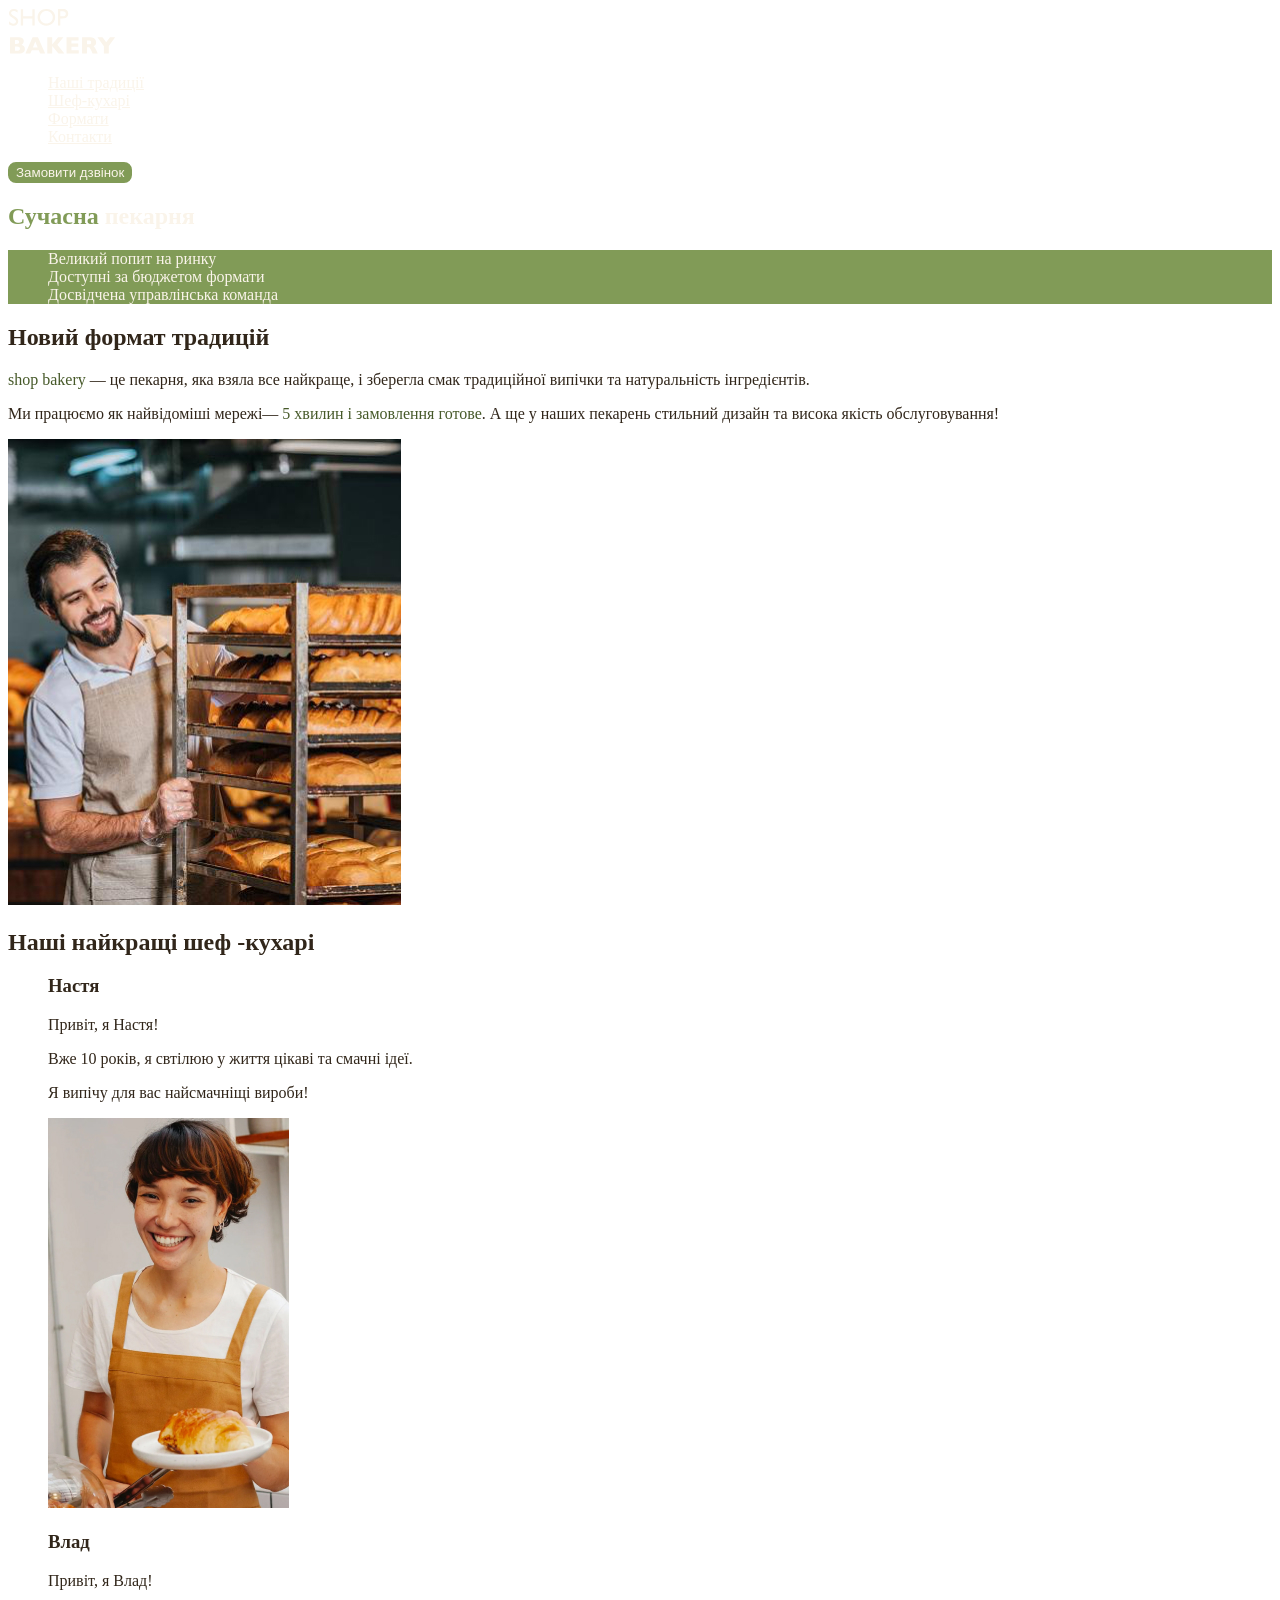
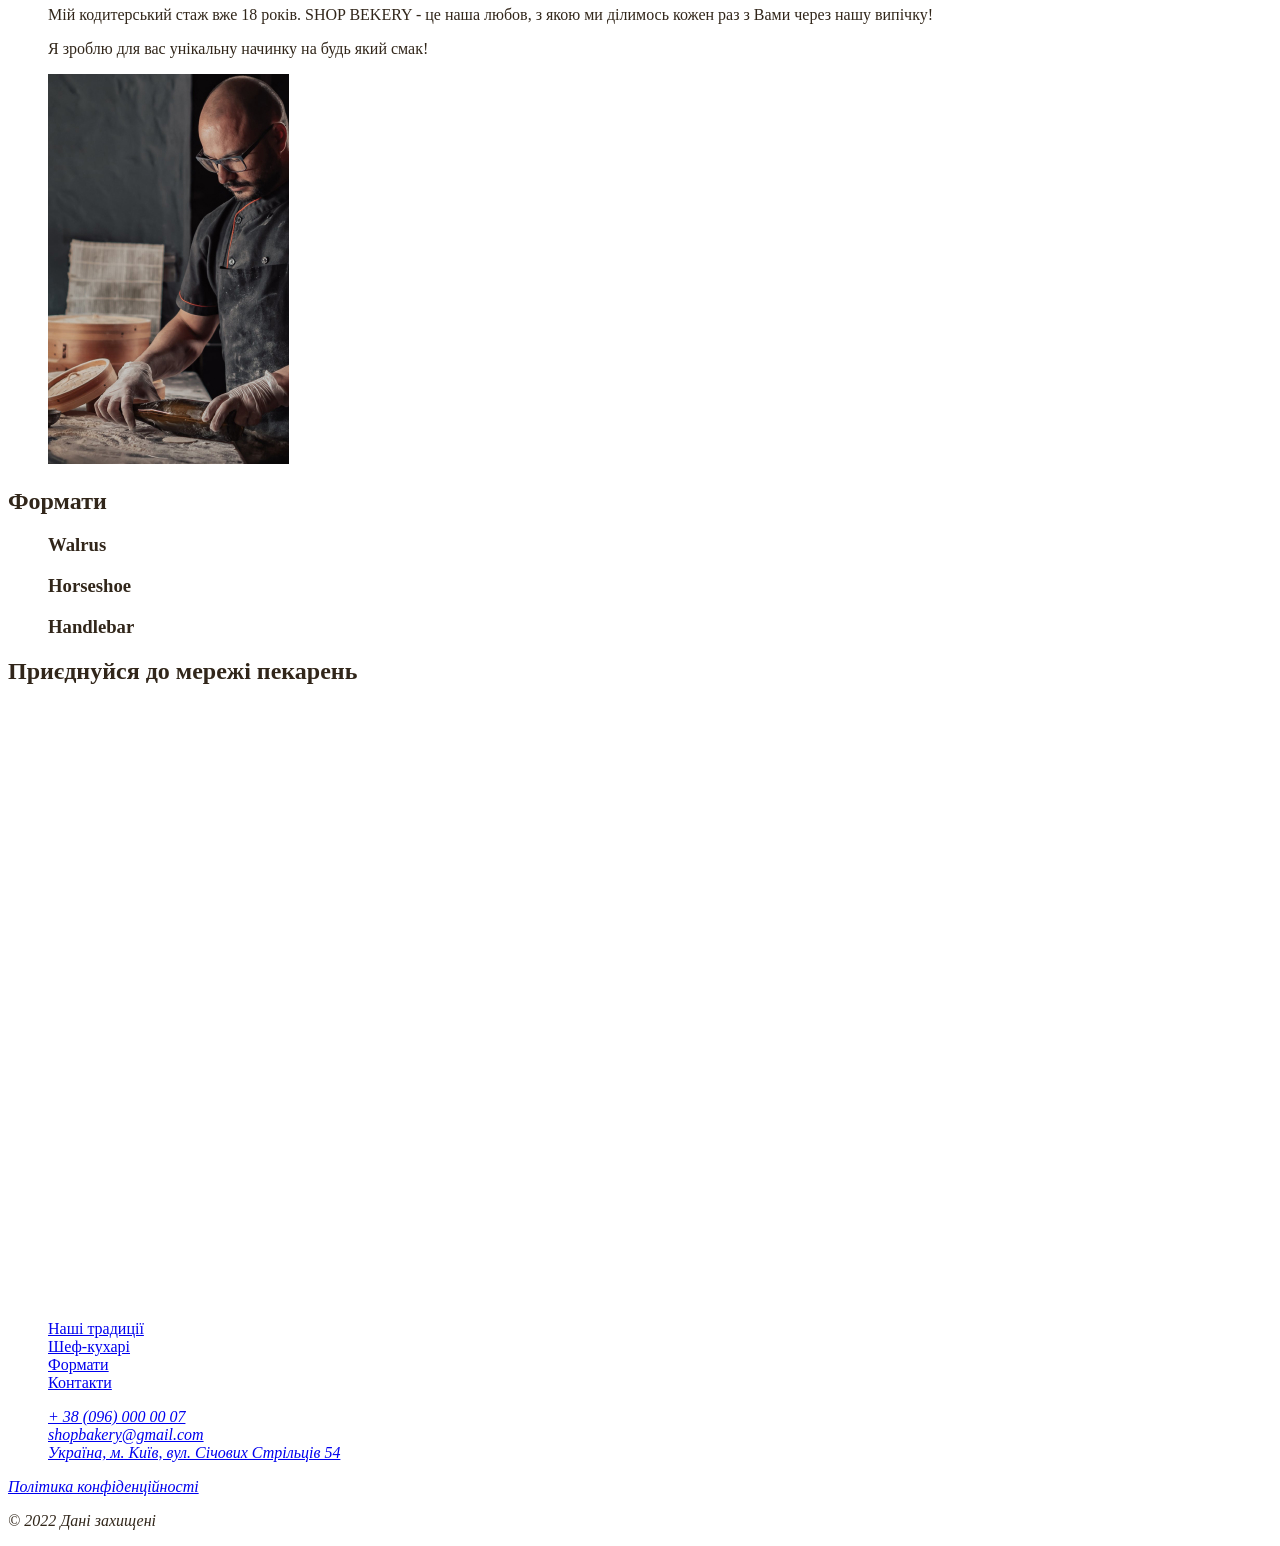
==== index.html @ e89e0d94 "genius" ====
<!DOCTYPE html>
<html lang="uk">
  <head>
    <meta charset="UTF-8" />
    <meta name="viewport" content="width=device-width, initial-scale=1.0" />
    <title>Сучасна пекарня</title>

    <link rel="stylesheet" href="./css/styles.css" />
  </head>

  <body>
    <header>
      <nav>
        <a href="./index.html">
          <img src="./Images/logo.svg" alt="Логотип сучасної пекарні" />
        </a>
        <ul>
          <li>
            <a class="link" href="#traditions-section">Наші традиції</a>
          </li>
          <li>
            <a class="link" href="#cooker-section">Шеф-кухарі</a>
          </li>
          <li><a class="link" href="#format-section">Формати</a></li>
          <li>
            <a class="link" href="#contact-section">Контакти</a>
          </li>
        </ul>
      </nav>
      <button type="button" class="button">Замовити дзвінок</button>
    </header>

    <main>
      <section>
        <h1 class="hero-title"><span class="accent">Сучасна</span> пекарня</h1>
      </section>
      <section>
        <ul id="tradition-section" class="advantages-list">
          <li>Великий попит на ринку</li>
          <li>Доступні за бюджетом формати</li>
          <li>Досвідчена управлінська команда</li>
        </ul>
        <h2 class="section-title">Новий формат традицій</h2>
        <p>
          <span class="accent">shop bakery</span> — це пекарня, яка взяла все найкраще, і зберегла смак традиційної
          випічки та натуральність інгредієнтів.
        </p>
        <p>
          Ми працюємо як найвідоміші мережі—
          <span class="accent">5 хвилин і замовлення готове</span>. А ще у наших пекарень стильний дизайн та висока
          якість обслуговування!
        </p>
        <img src="./Images/baker-man.jpg" alt="Чоловік пекар дивиться на батони" />
      </section>
      <section id="cooker-section">
        <h2 class="section-title">Наші найкращі шеф -кухарі</h2>

        <ul>
          <li>
            <article>
              <h3>Настя</h3>
              <p>Привіт, я Настя!</p>
              <p>Вже 10 років, я свтілюю у життя цікаві та смачні ідеї.</p>
              <p>Я випічу для вас найсмачніщі вироби!</p>
              <img src="./Images/picture-of-nastya.jpg" alt="Фото Насті" />
            </article>
          </li>
          <li>
            <article>
              <h3>Влад</h3>
              <p>Привіт, я Влад!</p>
              <p>
                Мій кодитерський стаж вже 18 років. SHOP BEKERY - це наша любов, з якою ми ділимось кожен раз з Вами
                через нашу випічку!
              </p>
              <p>Я зроблю для вас унікальну начинку на будь який смак!</p>
              <img src="./Images/picture-ofvlad.jpg" alt="Фото Влада" />
            </article>
          </li>
        </ul>
      </section>
      <section id="format-section">
        <h2 class="section-title">Формати</h2>
        <ul>
          <li>
            <article>
              <h3 lang="en">Walrus</h3>
            </article>
          </li>
          <li>
            <article>
              <h3 lang="en">Horseshoe</h3>
            </article>
          </li>
          <li>
            <article>
              <h3 lang="en">Handlebar</h3>
            </article>
          </li>
        </ul>
      </section>
      <section id="contact-section">
        <h2 class="section-title">Приєднуйся до мережі пекарень</h2>
        <iframe
          src="https://www.google.com/maps/embed?pb=!1m18!1m12!1m3!1d10160.475248200797!2d30.48825341723945!3d50.457512189987305!2m3!1f0!2f0!3f0!3m2!1i1024!2i768!4f13.1!3m3!1m2!1s0x40d4ce637bfe1717%3A0x5370c2254ad1b952!2z0YPQuy4g0KHQtdGH0LXQstGL0YUg0KHRgtGA0LXQu9GM0YbQvtCyLCA1NCwg0JrQuNC10LIsINCj0LrRgNCw0LjQvdCwLCAwMjAwMA!5e0!3m2!1sru!2spl!4v1703504469057!5m2!1sru!2spl"
          width="603"
          height="595"
          style="border: 0"
          allowfullscreen=""
          loading="lazy"
          referrerpolicy="no-referrer-when-downgrade"
        ></iframe>
      </section>
    </main>

    <footer>
      <nav>
        <a href="#"></a
        ><!-- logo-->
        <ul>
          <li>
            <a href="#tradirions-section">Наші традиції</a>
          </li>
          <li>
            <a href="#cooker-section">Шеф-кухарі</a>
          </li>
          <li><a href="#format-section">Формати</a></li>
          <li>
            <a href="#contact-section">Контакти</a>
          </li>
        </ul>
      </nav>
      <address>
        <ul>
          <li>
            <a href="tel:+380960000007">+ 38 (096) 000 00 07</a>
          </li>
          <li>
            <a href="mailto:shopbakery@gmail.com" target="_blank">shopbakery@gmail.com</a>
          </li>
          <li>
            <a href="https://maps.app.goo.gl/8nV7vpsZZR2pDtqcA" target="_blank"
              >Україна, м. Київ, вул. Січових Стрільців 54</a
            >
          </li>
          <li>
            <a href="#"> <!-- facebook icon --> </a>
          </li>
          <li>
            <a href="#"> <!-- instagram icon--> </a>
          </li>
        </ul>
        <a href="#" target="_blank">Політика конфіденційності</a>
        <p>&copy; 2022 Дані захищені</p>
      </address>
    </footer>
  </body>
</html>
---- css/styles.css ----
:root {
  --color-brand-light: #819b57;
  --color-primary-dark: #31261a;
  --color-primary-light: #faf4ea;
  --color-brand-dark: #465929;
}
body {
  color: var(--color-primary-dark);
}

ul {
  list-style-type: none;
}
/* button section */
.button {
  border: 2px solid var(--color-brand-light);
  background-color: var(--color-brand-light);
  color: var(--color-primary-light);
  border-radius: 8px;
  cursor: pointer;
}

.button:hover {
  background-color: transparent;
  color: var(--color-brand-dark);
}
/* link section */
.link {
  color: var(--color-primary-light);
}

.link:hover {
  color: var(--color-brand-light);
}
/* hero section */
.hero-title {
  color: var(--color-primary-light);
}

.hero-title .accent {
  color: var(--color-brand-light);
}
/* advantages */
.advantages-list {
  background-color: var(--color-brand-light);
  color: var(--color-primary-light);
}
/* section */
.section-title {
  color: var(--color-primary-dark);
}

/* accents */

.accent {
  color: var(--color-brand-dark);
}
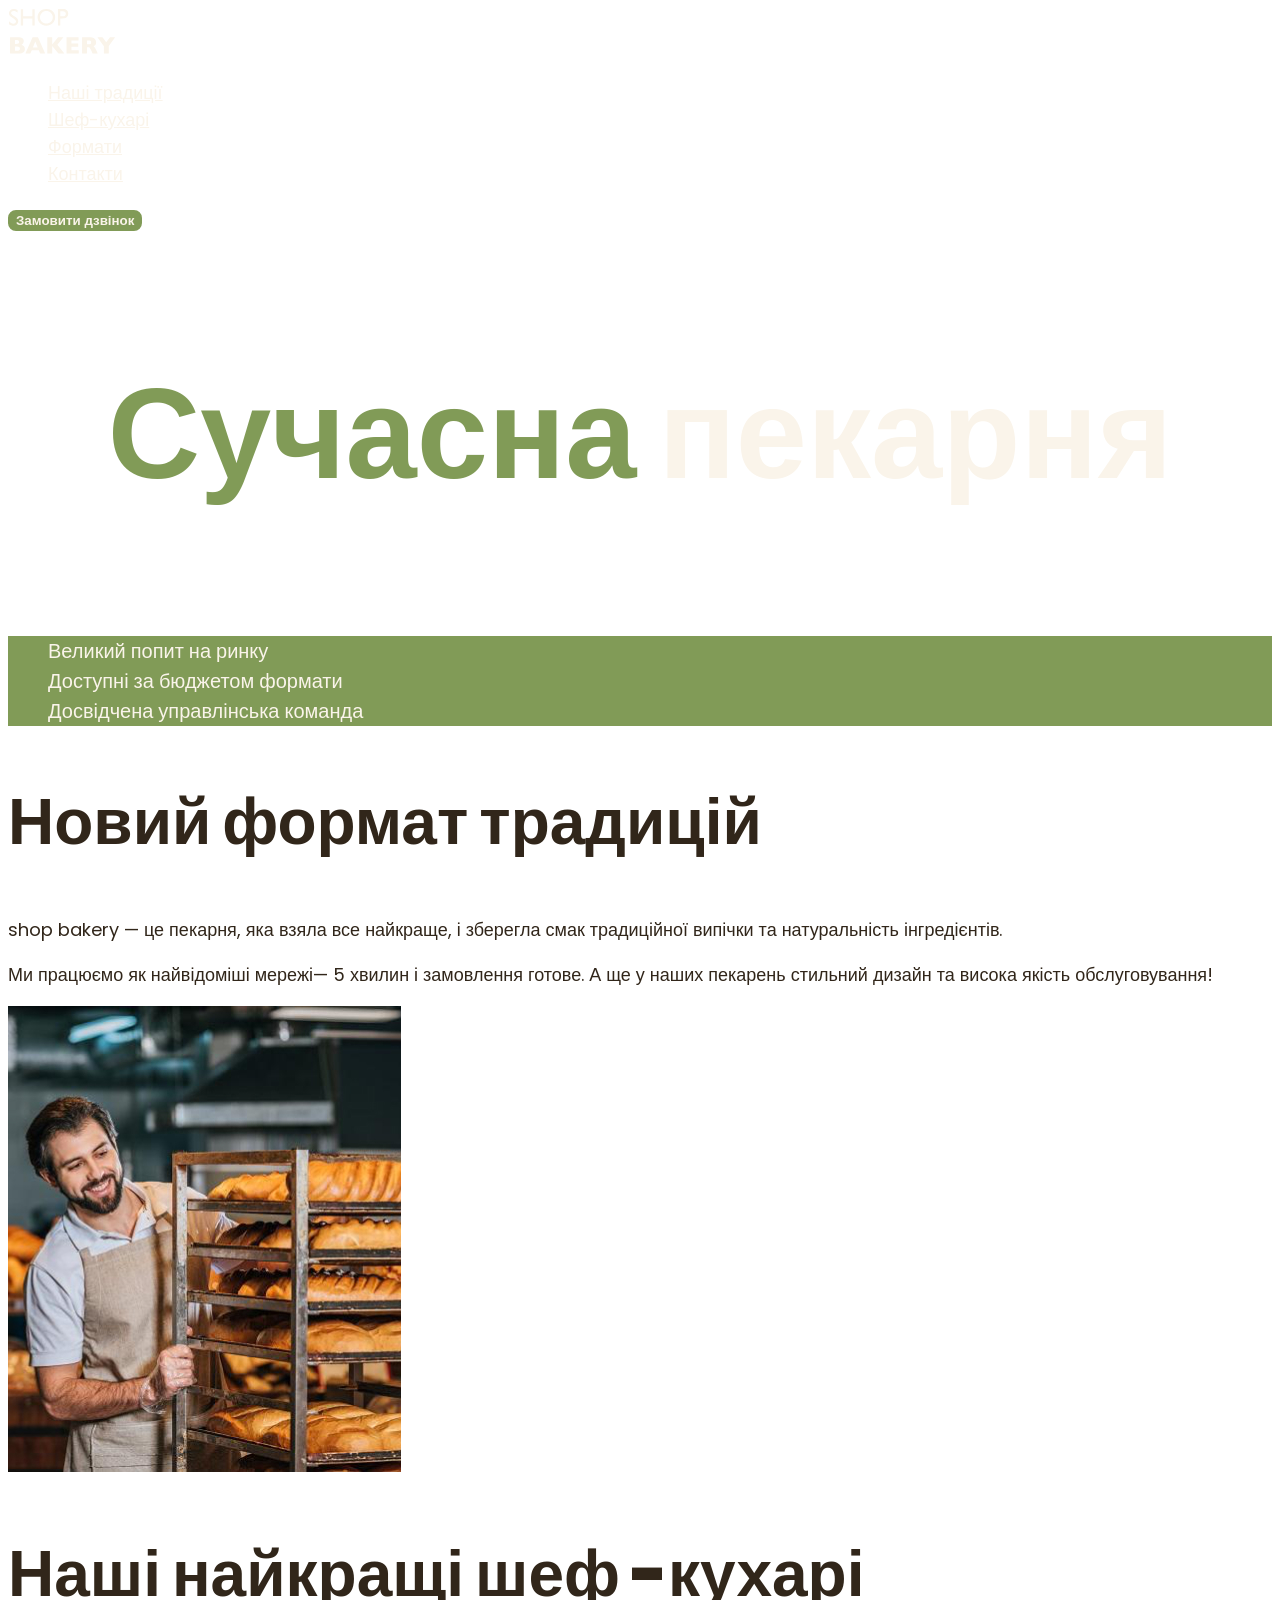
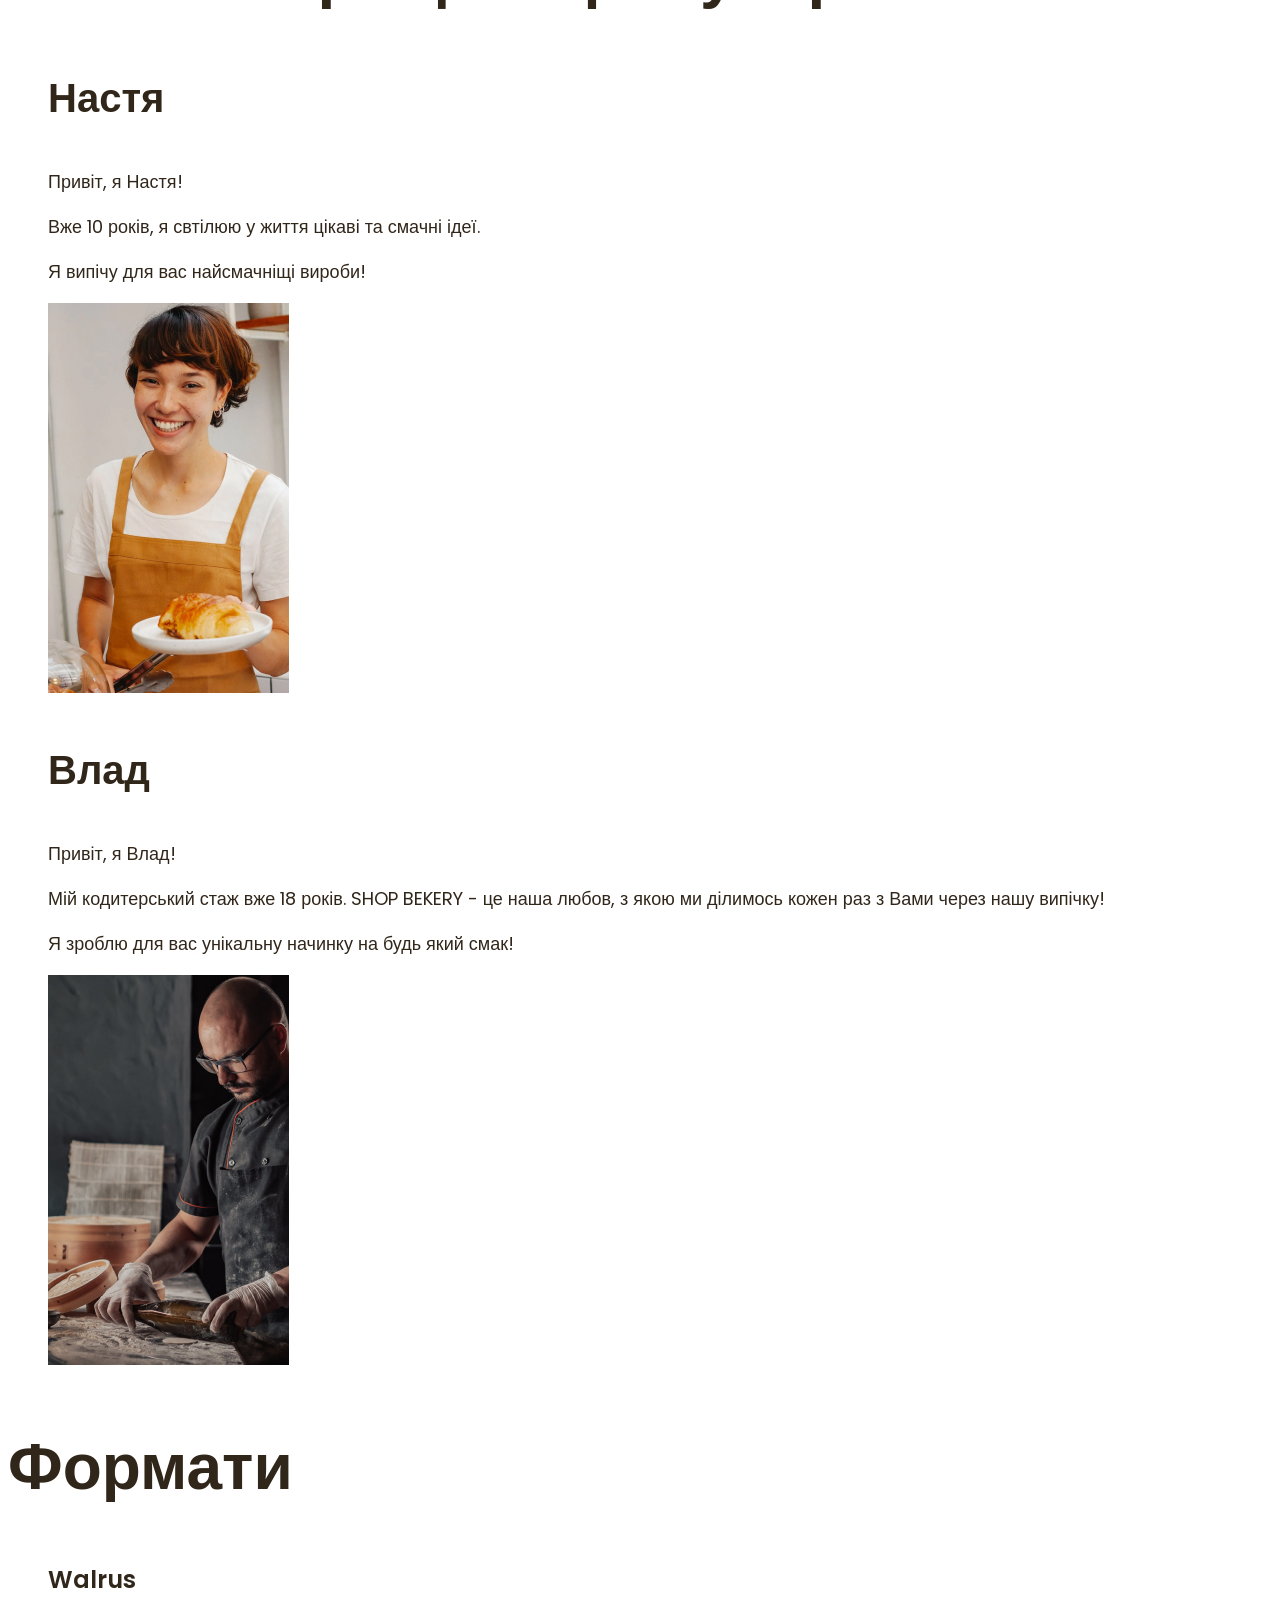
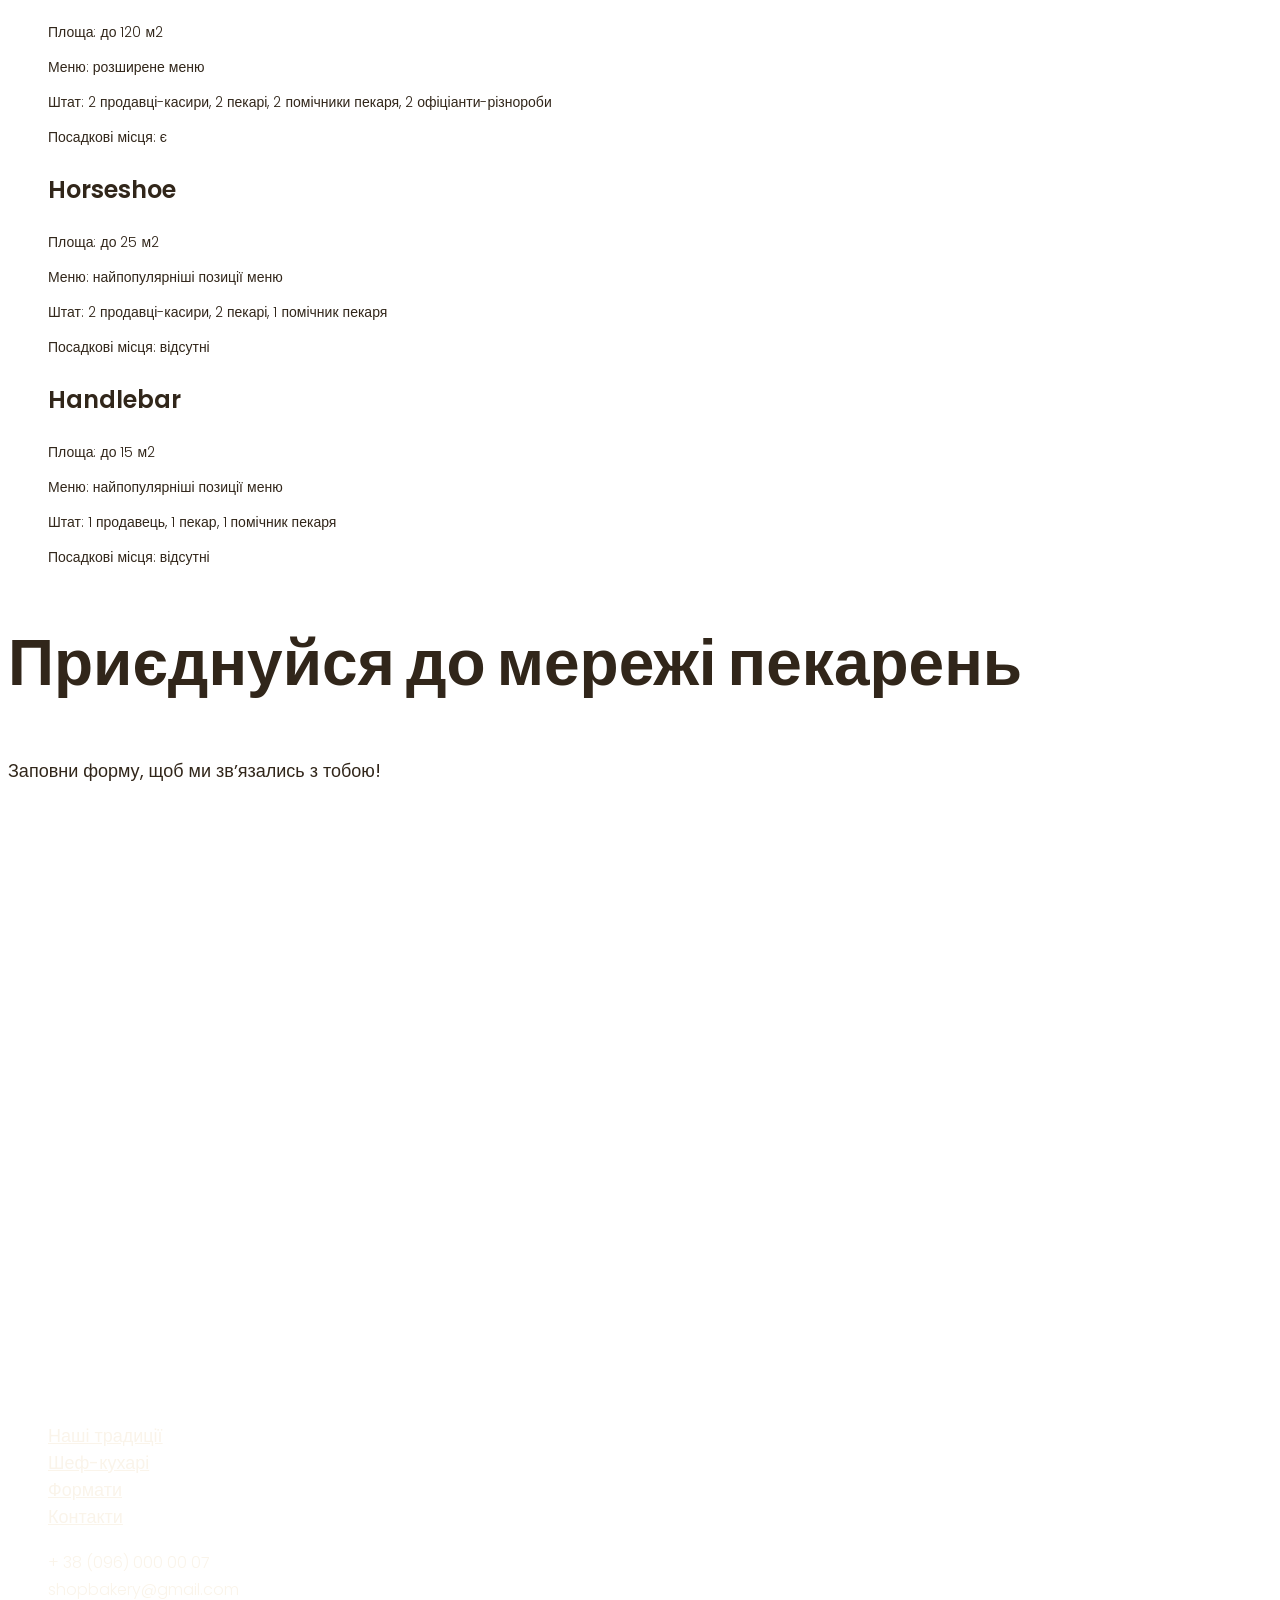
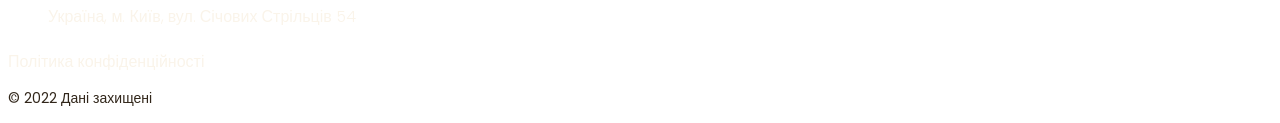
==== commit 036208c8: "add fonts to css and index.html" ====
--- a/index.html
+++ b/index.html
@@ -4,7 +4,9 @@
     <meta charset="UTF-8" />
     <meta name="viewport" content="width=device-width, initial-scale=1.0" />
     <title>Сучасна пекарня</title>
-
+    <link rel="preconnect" href="https://fonts.googleapis.com" />
+    <link rel="preconnect" href="https://fonts.gstatic.com" crossorigin />
+    <link href="https://fonts.googleapis.com/css2?family=Poppins:wght@300;400;600;900&display=swap" rel="stylesheet" />
     <link rel="stylesheet" href="./css/styles.css" />
   </head>
 
@@ -36,9 +38,9 @@
       </section>
       <section>
         <ul id="tradition-section" class="advantages-list">
-          <li>Великий попит на ринку</li>
-          <li>Доступні за бюджетом формати</li>
-          <li>Досвідчена управлінська команда</li>
+          <li class="advantages-item">Великий попит на ринку</li>
+          <li class="advantages-item">Доступні за бюджетом формати</li>
+          <li class="advantages-item">Досвідчена управлінська команда</li>
         </ul>
         <h2 class="section-title">Новий формат традицій</h2>
         <p>
@@ -58,7 +60,7 @@
         <ul>
           <li>
             <article>
-              <h3>Настя</h3>
+              <h3 class="cooker-title">Настя</h3>
               <p>Привіт, я Настя!</p>
               <p>Вже 10 років, я свтілюю у життя цікаві та смачні ідеї.</p>
               <p>Я випічу для вас найсмачніщі вироби!</p>
@@ -67,7 +69,7 @@
           </li>
           <li>
             <article>
-              <h3>Влад</h3>
+              <h3 class="cooker-title">Влад</h3>
               <p>Привіт, я Влад!</p>
               <p>
                 Мій кодитерський стаж вже 18 років. SHOP BEKERY - це наша любов, з якою ми ділимось кожен раз з Вами
@@ -84,23 +86,42 @@
         <ul>
           <li>
             <article>
-              <h3 lang="en">Walrus</h3>
+              <h3 class="format-title" lang="en">Walrus</h3>
+              <div class="format-text">
+                <p>Площа: до 120 м2</p>
+                <p>Меню: розширене меню</p>
+                <p>Штат: 2 продавці-касири, 2 пекарі, 2 помічники пекаря, 2 офіціанти-різнороби</p>
+                <p>Посадкові місця: є</p>
+              </div>
             </article>
           </li>
           <li>
             <article>
-              <h3 lang="en">Horseshoe</h3>
+              <h3 class="format-title" lang="en">Horseshoe</h3>
+              <div class="format-text">
+                <p>Площа: до 25 м2</p>
+                <p>Меню: найпопулярніші позиції меню</p>
+                <p>Штат: 2 продавці-касири, 2 пекарі, 1 помічник пекаря</p>
+                <p>Посадкові місця: відсутні</p>
+              </div>
             </article>
           </li>
           <li>
             <article>
-              <h3 lang="en">Handlebar</h3>
+              <h3 class="format-title" lang="en">Handlebar</h3>
+              <div class="format-text">
+                <p>Площа: до 15 м2</p>
+                <p>Меню: найпопулярніші позиції меню</p>
+                <p>Штат: 1 продавець, 1 пекар, 1 помічник пекаря</p>
+                <p>Посадкові місця: відсутні</p>
+              </div>
             </article>
           </li>
         </ul>
       </section>
       <section id="contact-section">
         <h2 class="section-title">Приєднуйся до мережі пекарень</h2>
+        <p>Заповни форму, щоб ми звʼязались з тобою!</p>
         <iframe
           src="https://www.google.com/maps/embed?pb=!1m18!1m12!1m3!1d10160.475248200797!2d30.48825341723945!3d50.457512189987305!2m3!1f0!2f0!3f0!3m2!1i1024!2i768!4f13.1!3m3!1m2!1s0x40d4ce637bfe1717%3A0x5370c2254ad1b952!2z0YPQuy4g0KHQtdGH0LXQstGL0YUg0KHRgtGA0LXQu9GM0YbQvtCyLCA1NCwg0JrQuNC10LIsINCj0LrRgNCw0LjQvdCwLCAwMjAwMA!5e0!3m2!1sru!2spl!4v1703504469057!5m2!1sru!2spl"
           width="603"
@@ -119,27 +140,27 @@
         ><!-- logo-->
         <ul>
           <li>
-            <a href="#tradirions-section">Наші традиції</a>
+            <a class="link" href="#tradirions-section">Наші традиції</a>
           </li>
           <li>
-            <a href="#cooker-section">Шеф-кухарі</a>
+            <a class="link" href="#cooker-section">Шеф-кухарі</a>
           </li>
-          <li><a href="#format-section">Формати</a></li>
+          <li><a class="link" href="#format-section">Формати</a></li>
           <li>
-            <a href="#contact-section">Контакти</a>
+            <a class="link" href="#contact-section">Контакти</a>
           </li>
         </ul>
       </nav>
       <address>
         <ul>
           <li>
-            <a href="tel:+380960000007">+ 38 (096) 000 00 07</a>
+            <a class="address-link" href="tel:+380960000007">+ 38 (096) 000 00 07</a>
           </li>
           <li>
-            <a href="mailto:shopbakery@gmail.com" target="_blank">shopbakery@gmail.com</a>
+            <a class="address-link" href="mailto:shopbakery@gmail.com" target="_blank">shopbakery@gmail.com</a>
           </li>
           <li>
-            <a href="https://maps.app.goo.gl/8nV7vpsZZR2pDtqcA" target="_blank"
+            <a class="address-link" href="https://maps.app.goo.gl/8nV7vpsZZR2pDtqcA" target="_blank"
               >Україна, м. Київ, вул. Січових Стрільців 54</a
             >
           </li>
@@ -150,8 +171,8 @@
             <a href="#"> <!-- instagram icon--> </a>
           </li>
         </ul>
-        <a href="#" target="_blank">Політика конфіденційності</a>
-        <p>&copy; 2022 Дані захищені</p>
+        <a class="address-link" href="#" target="_blank">Політика конфіденційності</a>
+        <p class="address-copyright">&copy; 2022 Дані захищені</p>
       </address>
     </footer>
   </body>
--- a/css/styles.css
+++ b/css/styles.css
@@ -1,16 +1,63 @@
+@font-face {
+  font-display: swap;
+  font-family: 'Poppins';
+  font-style: normal;
+  font-weight: 300;
+  src: url('../fonts/poppins-v20-latin-git300.woff2') format('woff2');
+
+}
+
+@font-face {
+  font-display: swap;
+  font-family: 'Poppins';
+  font-style: normal;
+  font-weight: 400;
+  src: url('../fonts/poppins-v20-latin-regular.woff2') format('woff2');
+
+}
+
+@font-face {
+  font-display: swap;
+  font-family: 'Poppins';
+  font-style: normal;
+  font-weight: 600;
+  src: url('../fonts/poppins-v20-latin-600.woff2') format('woff2');
+
+}
+
+@font-face {
+  font-display: swap;
+  font-family: 'Poppins';
+  font-style: normal;
+  font-weight: 900;
+  src: url('../fonts/poppins-v20-latin-900.woff2') format('woff2');
+
+}
+
 :root {
   --color-brand-light: #819b57;
   --color-primary-dark: #31261a;
   --color-primary-light: #faf4ea;
   --color-brand-dark: #465929;
 }
+
+/* base */
 body {
   color: var(--color-primary-dark);
+  font-family: 'Poppins', sans-serif;
+  font-size: 18px;
+  font-weight: 400;
+  line-height: 1.5;
+}
+
+address {
+  font-style: normal;
 }
 
 ul {
   list-style-type: none;
 }
+
 /* button section */
 .button {
   border: 2px solid var(--color-brand-light);
@@ -18,40 +65,98 @@
   color: var(--color-primary-light);
   border-radius: 8px;
   cursor: pointer;
+  font-weight: 600;
 }
 
 .button:hover {
   background-color: transparent;
   color: var(--color-brand-dark);
 }
+
 /* link section */
 .link {
   color: var(--color-primary-light);
+
 }
 
 .link:hover {
   color: var(--color-brand-light);
+  font-size: 600;
 }
+
 /* hero section */
 .hero-title {
   color: var(--color-primary-light);
+  text-align: center;
+  font-size: 128px;
+  font-weight: 900;
 }
 
 .hero-title .accent {
   color: var(--color-brand-light);
 }
-/* advantages */
+
+/* advantages section */
 .advantages-list {
   background-color: var(--color-brand-light);
   color: var(--color-primary-light);
 }
+
+.advantages-item {
+  font-size: 20px;
+  font-weight: 300;
+}
+
+.section-title {
+  font-size: 64px;
+  font-weight: 900;
+  line-height: 1.3;
+}
+
 /* section */
-.section-title {
+.section-title .accent {
   color: var(--color-primary-dark);
 }
 
-/* accents */
+/* traditions section */
+.traditions-text .brand {
+  color: var(--color-brand-light);
+  font-weight: 600;
+}
 
-.accent {
-  color: var(--color-brand-dark);
+.traditions-text .uppercase {
+  text-transform: uppercase;
 }
+
+/* cooker section*/
+.cooker-title {
+  font-size: 40px;
+  font-weight: 600;
+}
+
+/* format section*/
+.format-title {
+  font-size: 24px;
+  font-weight: 600;
+}
+
+.format-text {
+  font-size: 14px;
+  font-weight: 300;
+}
+
+/* footer */
+.address-link {
+  color: var(--color-primary-light);
+  font-size: 16px;
+  font-weight: 300;
+  text-decoration: none;
+}
+
+.address-link:hover {
+  color: var(--color-brand-light);
+}
+
+.address-copyright {
+  font-size: 14px;
+}
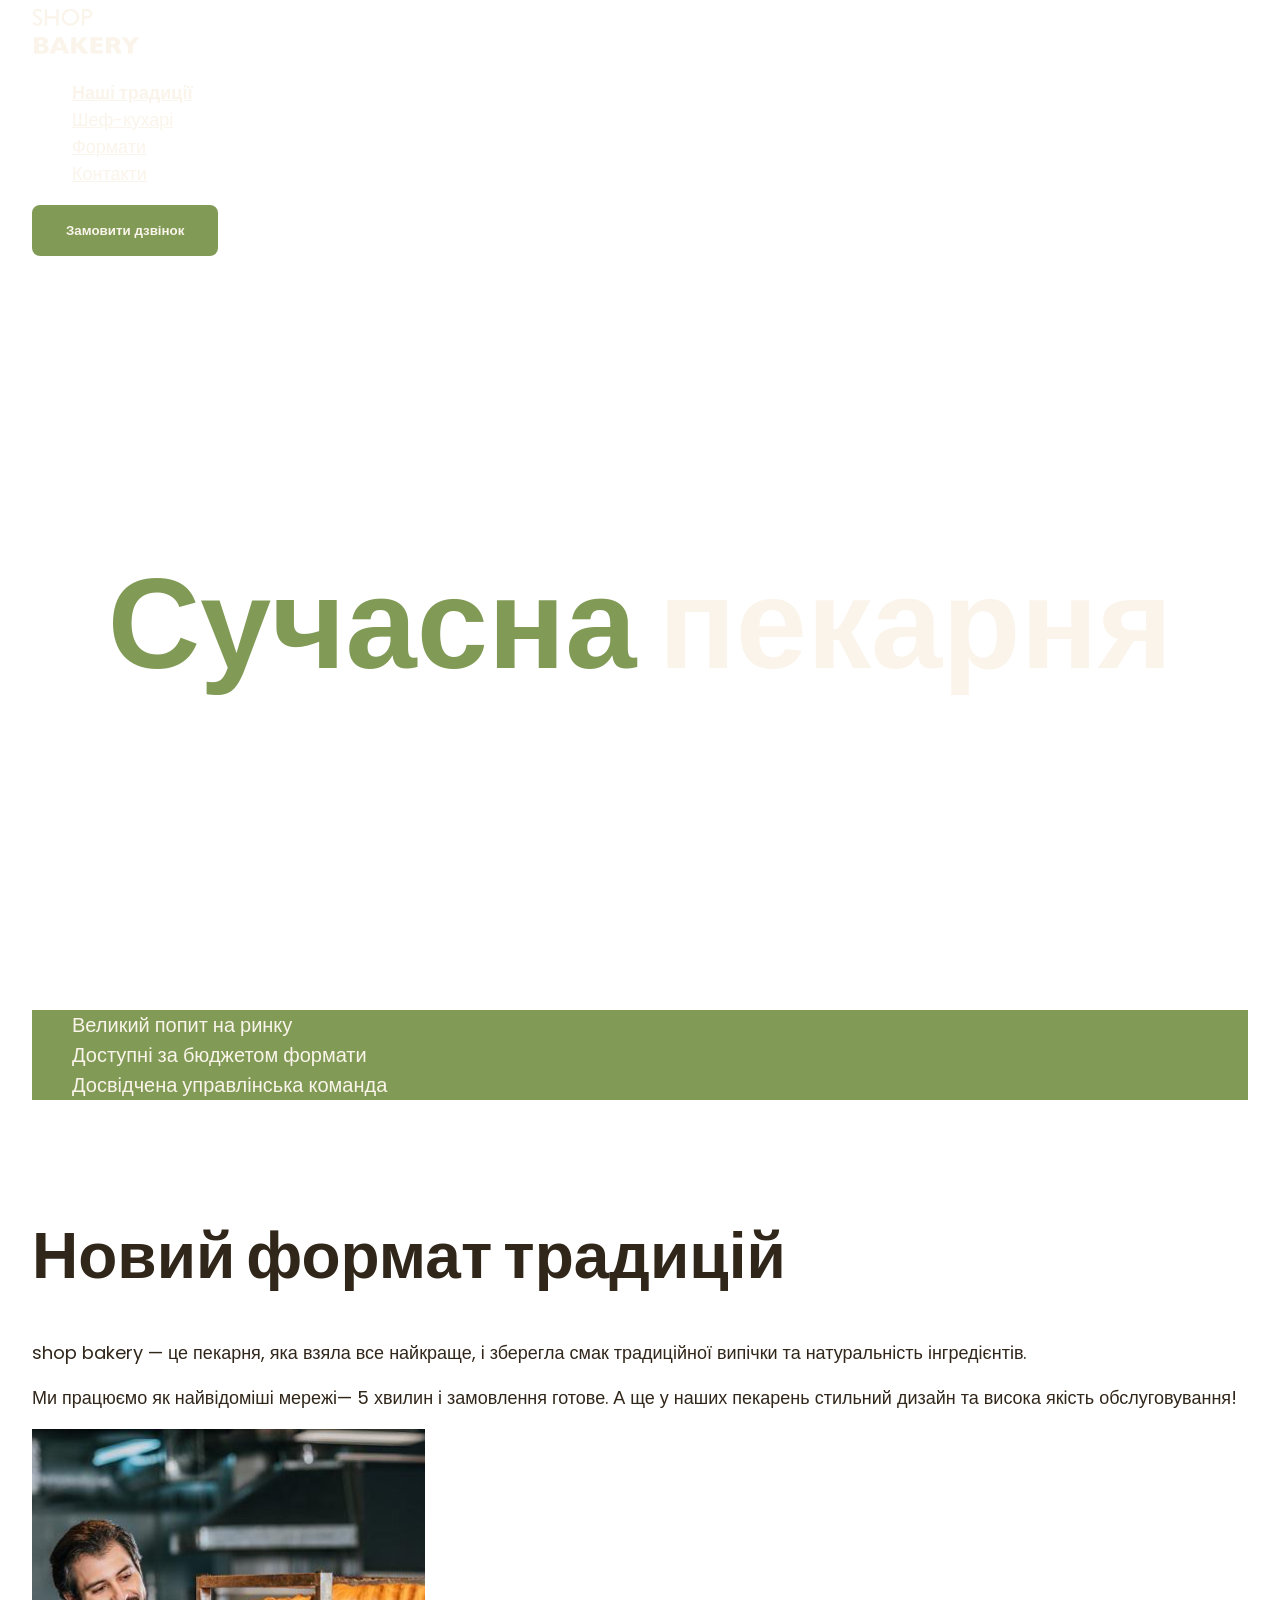
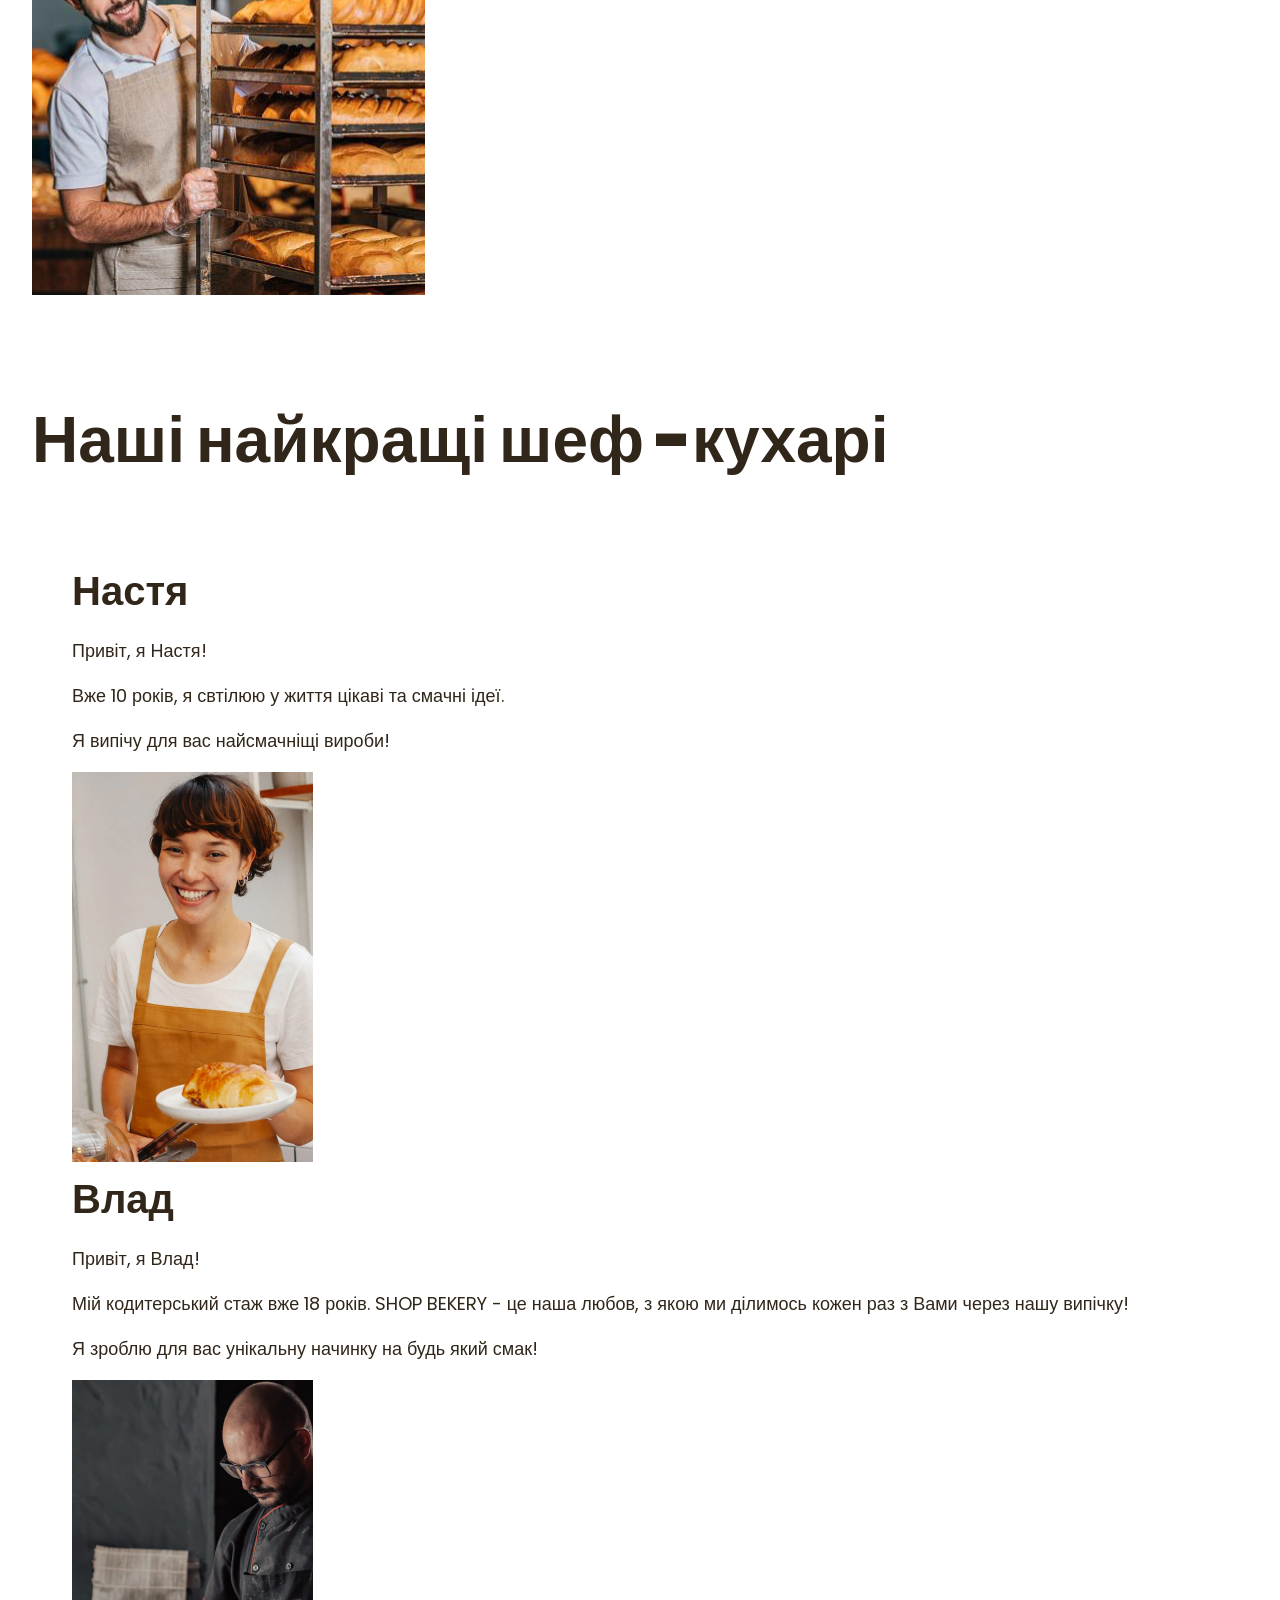
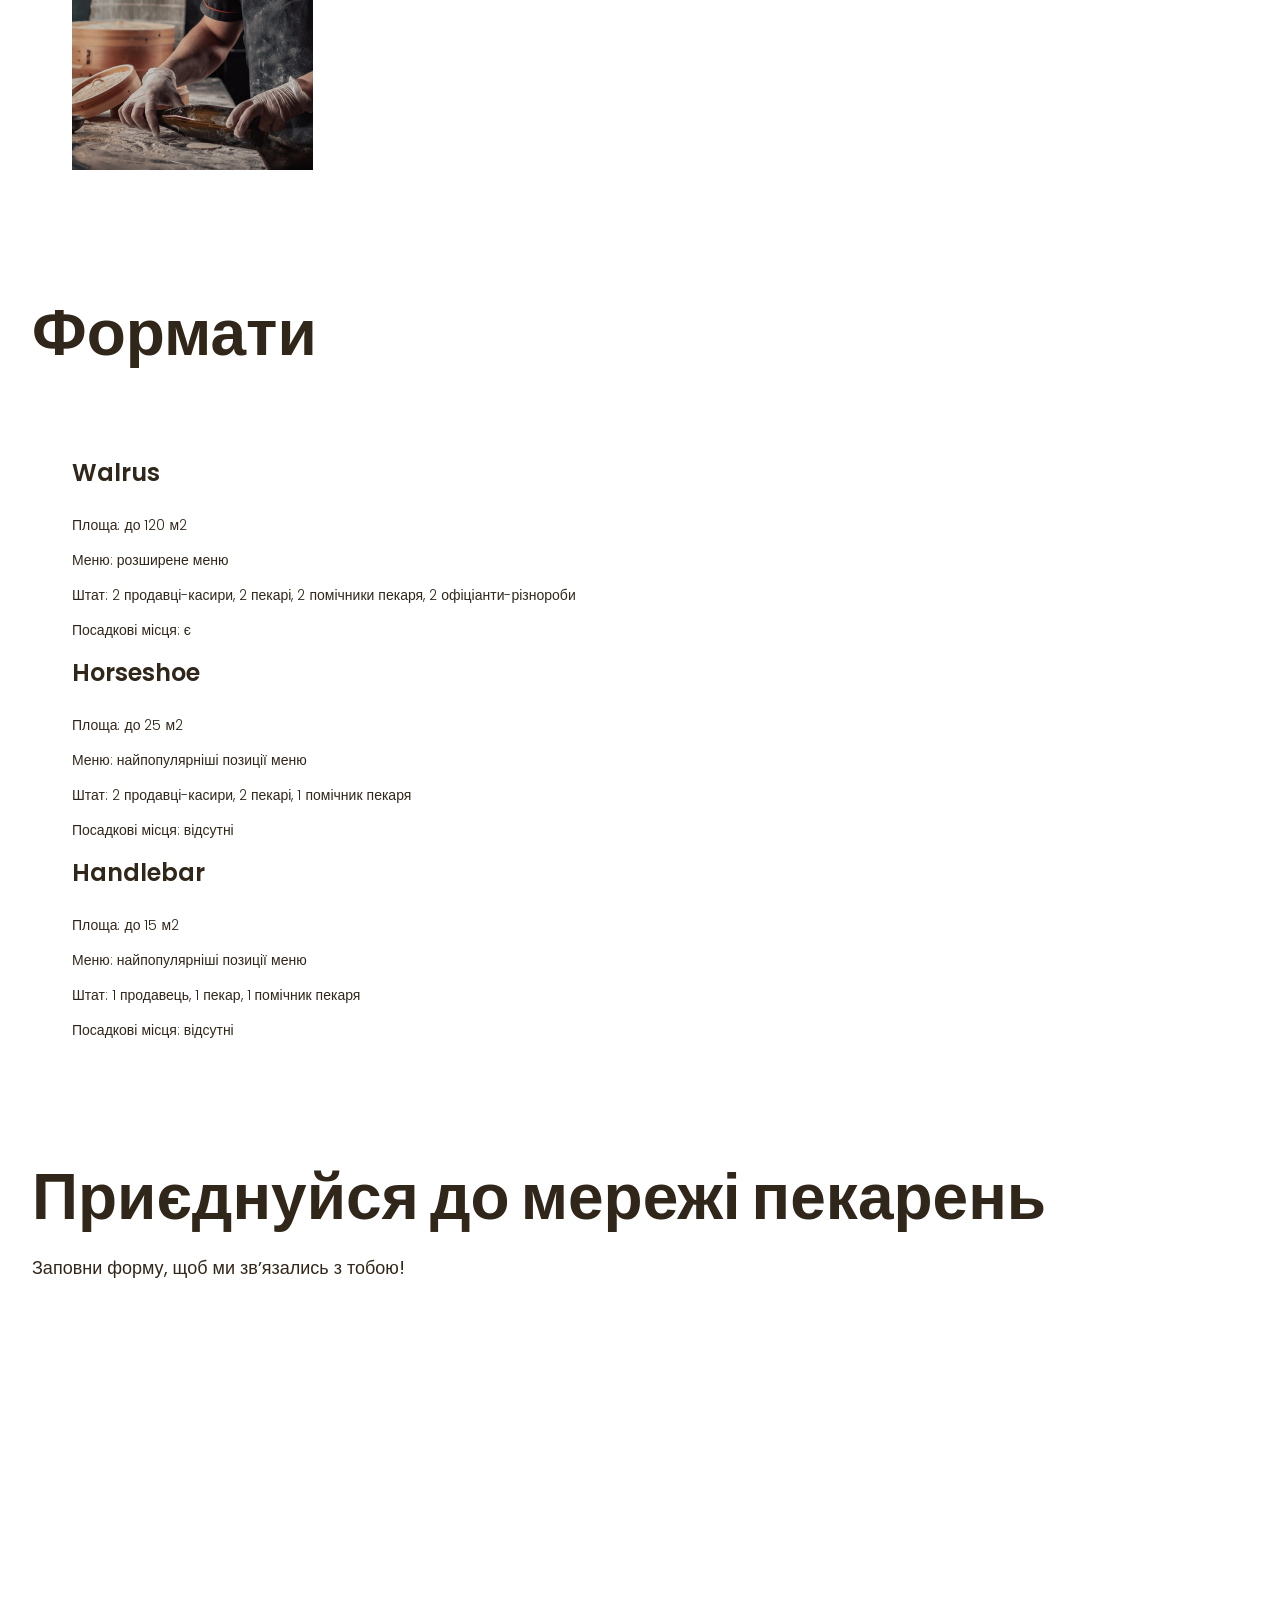
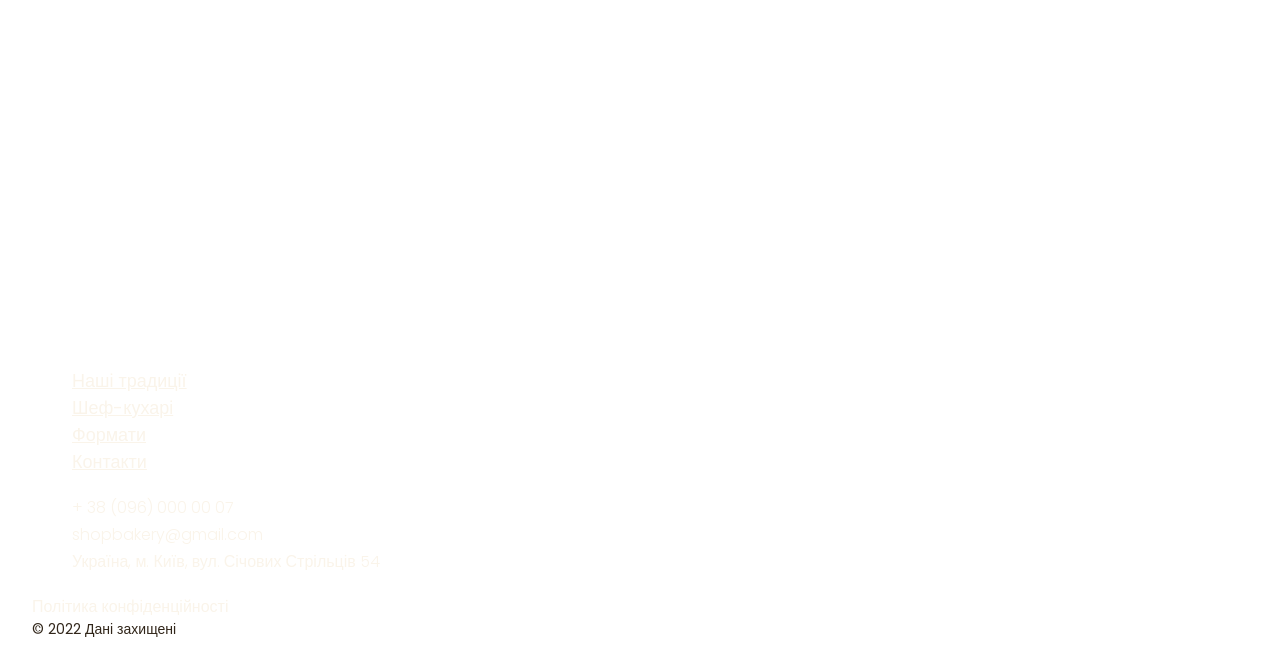
==== commit 04be74f5: "module Nr7" ====
--- a/index.html
+++ b/index.html
@@ -1,24 +1,26 @@
 <!DOCTYPE html>
 <html lang="uk">
-  <head>
-    <meta charset="UTF-8" />
-    <meta name="viewport" content="width=device-width, initial-scale=1.0" />
-    <title>Сучасна пекарня</title>
-    <link rel="preconnect" href="https://fonts.googleapis.com" />
-    <link rel="preconnect" href="https://fonts.gstatic.com" crossorigin />
-    <link href="https://fonts.googleapis.com/css2?family=Poppins:wght@300;400;600;900&display=swap" rel="stylesheet" />
-    <link rel="stylesheet" href="./css/styles.css" />
-  </head>
 
-  <body>
-    <header>
+<head>
+  <meta charset="UTF-8" />
+  <meta name="viewport" content="width=device-width, initial-scale=1.0" />
+  <title>Сучасна пекарня</title>
+  <!-- <link rel="preconnect" href="https://fonts.googleapis.com" />
+  <link rel="preconnect" href="https://fonts.gstatic.com" crossorigin />
+  <link href="https://fonts.googleapis.com/css2?family=Poppins:wght@300;400;600;900&display=swap" rel="stylesheet" /> -->
+  <link rel="stylesheet" href="./css/styles.css" />
+</head>
+
+<body>
+  <header>
+    <div class="container">
       <nav>
         <a href="./index.html">
           <img src="./Images/logo.svg" alt="Логотип сучасної пекарні" />
         </a>
         <ul>
           <li>
-            <a class="link" href="#traditions-section">Наші традиції</a>
+            <a class="link our-traditions" href="#traditions-section">Наші традиції</a>
           </li>
           <li>
             <a class="link" href="#cooker-section">Шеф-кухарі</a>
@@ -30,19 +32,28 @@
         </ul>
       </nav>
       <button type="button" class="button">Замовити дзвінок</button>
-    </header>
+    </div>
+  </header>
 
-    <main>
-      <section>
+  <main>
+    <section class="hero-section">
+      <div class="container">
         <h1 class="hero-title"><span class="accent">Сучасна</span> пекарня</h1>
-      </section>
-      <section>
-        <ul id="tradition-section" class="advantages-list">
+      </div>
+    </section>
+    <section class="advantages">
+      <div class="container">
+        <h2 class="visually-hidden">Наші переваги</h2>
+        <ul class="advantages-list">
           <li class="advantages-item">Великий попит на ринку</li>
           <li class="advantages-item">Доступні за бюджетом формати</li>
           <li class="advantages-item">Досвідчена управлінська команда</li>
         </ul>
-        <h2 class="section-title">Новий формат традицій</h2>
+      </div>
+    </section>
+    <section class="section tradition-section" id="tradition-section">
+      <div class="container">
+        <h2 class="tradition-title section-title">Новий формат традицій</h2>
         <p>
           <span class="accent">shop bakery</span> — це пекарня, яка взяла все найкраще, і зберегла смак традиційної
           випічки та натуральність інгредієнтів.
@@ -53,14 +64,16 @@
           якість обслуговування!
         </p>
         <img src="./Images/baker-man.jpg" alt="Чоловік пекар дивиться на батони" />
-      </section>
-      <section id="cooker-section">
-        <h2 class="section-title">Наші найкращі шеф -кухарі</h2>
+      </div>
+    </section>
+    <section class="section" id="chefs-section">
+      <div class="container">
+        <h2 class="chefs-title section-title">Наші найкращі шеф -кухарі</h2>
 
         <ul>
           <li>
             <article>
-              <h3 class="cooker-title">Настя</h3>
+              <h3 class="chef-title">Настя</h3>
               <p>Привіт, я Настя!</p>
               <p>Вже 10 років, я свтілюю у життя цікаві та смачні ідеї.</p>
               <p>Я випічу для вас найсмачніщі вироби!</p>
@@ -69,7 +82,7 @@
           </li>
           <li>
             <article>
-              <h3 class="cooker-title">Влад</h3>
+              <h3 class="chef-title">Влад</h3>
               <p>Привіт, я Влад!</p>
               <p>
                 Мій кодитерський стаж вже 18 років. SHOP BEKERY - це наша любов, з якою ми ділимось кожен раз з Вами
@@ -80,9 +93,11 @@
             </article>
           </li>
         </ul>
-      </section>
-      <section id="format-section">
-        <h2 class="section-title">Формати</h2>
+      </div>
+    </section>
+    <section class="section " id="format-section">
+      <div class="container">
+        <h2 class="formats-title section-title">Формати</h2>
         <ul>
           <li>
             <article>
@@ -118,26 +133,24 @@
             </article>
           </li>
         </ul>
-      </section>
-      <section id="contact-section">
-        <h2 class="section-title">Приєднуйся до мережі пекарень</h2>
+      </div>
+    </section>
+    <section class="section" id="contact-section">
+      <div class="container">
+        <h2 class="contact-title section-title">Приєднуйся до мережі пекарень</h2>
         <p>Заповни форму, щоб ми звʼязались з тобою!</p>
         <iframe
           src="https://www.google.com/maps/embed?pb=!1m18!1m12!1m3!1d10160.475248200797!2d30.48825341723945!3d50.457512189987305!2m3!1f0!2f0!3f0!3m2!1i1024!2i768!4f13.1!3m3!1m2!1s0x40d4ce637bfe1717%3A0x5370c2254ad1b952!2z0YPQuy4g0KHQtdGH0LXQstGL0YUg0KHRgtGA0LXQu9GM0YbQvtCyLCA1NCwg0JrQuNC10LIsINCj0LrRgNCw0LjQvdCwLCAwMjAwMA!5e0!3m2!1sru!2spl!4v1703504469057!5m2!1sru!2spl"
-          width="603"
-          height="595"
-          style="border: 0"
-          allowfullscreen=""
-          loading="lazy"
-          referrerpolicy="no-referrer-when-downgrade"
-        ></iframe>
-      </section>
-    </main>
+          width="603" height="595" style="border: 0" allowfullscreen="" loading="lazy"
+          referrerpolicy="no-referrer-when-downgrade"></iframe>
+      </div>
+    </section>
+  </main>
 
-    <footer>
+  <footer>
+    <div class="container">
       <nav>
-        <a href="#"></a
-        ><!-- logo-->
+        <a href="#"></a><!-- logo-->
         <ul>
           <li>
             <a class="link" href="#tradirions-section">Наші традиції</a>
@@ -160,9 +173,8 @@
             <a class="address-link" href="mailto:shopbakery@gmail.com" target="_blank">shopbakery@gmail.com</a>
           </li>
           <li>
-            <a class="address-link" href="https://maps.app.goo.gl/8nV7vpsZZR2pDtqcA" target="_blank"
-              >Україна, м. Київ, вул. Січових Стрільців 54</a
-            >
+            <a class="address-link" href="https://maps.app.goo.gl/8nV7vpsZZR2pDtqcA" target="_blank">Україна, м. Київ,
+              вул. Січових Стрільців 54</a>
           </li>
           <li>
             <a href="#"> <!-- facebook icon --> </a>
@@ -174,6 +186,8 @@
         <a class="address-link" href="#" target="_blank">Політика конфіденційності</a>
         <p class="address-copyright">&copy; 2022 Дані захищені</p>
       </address>
-    </footer>
-  </body>
-</html>
+    </div>
+  </footer>
+</body>
+
+</html>
--- a/css/styles.css
+++ b/css/styles.css
@@ -3,7 +3,7 @@
   font-family: 'Poppins';
   font-style: normal;
   font-weight: 300;
-  src: url('../fonts/poppins-v20-latin-git300.woff2') format('woff2');
+  src: url('/fonts/poppins-v20-latin-300.woff2') format('woff2');
 
 }
 
@@ -12,16 +12,16 @@
   font-family: 'Poppins';
   font-style: normal;
   font-weight: 400;
-  src: url('../fonts/poppins-v20-latin-regular.woff2') format('woff2');
-
-}
-
-@font-face {
-  font-display: swap;
-  font-family: 'Poppins';
-  font-style: normal;
-  font-weight: 600;
-  src: url('../fonts/poppins-v20-latin-600.woff2') format('woff2');
+  src: url('/fonts/poppins-v20-latin-regular.woff2') format('woff2');
+
+}
+
+@font-face {
+  font-display: swap;
+  font-family: 'Poppins';
+  font-style: normal;
+  font-weight: 600;
+  src: url('/fonts/poppins-v20-latin-600.woff2') format('woff2');
 
 }
 
@@ -30,8 +30,12 @@
   font-family: 'Poppins';
   font-style: normal;
   font-weight: 900;
-  src: url('../fonts/poppins-v20-latin-900.woff2') format('woff2');
-
+  src: url('/fonts/poppins-v20-latin-900.woff2') format('woff2');
+
+}
+
+* {
+  box-sizing: border-box;
 }
 
 :root {
@@ -48,6 +52,30 @@
   font-size: 18px;
   font-weight: 400;
   line-height: 1.5;
+  margin: 0pxs;
+}
+
+.visually-hidden {
+  position: absolute;
+  left: -10000px;
+  top: auto;
+  width: 1px;
+  height: 1px;
+  overflow: hidden;
+}
+
+h1,
+h2,
+h3,
+h4,
+h5,
+h6,
+p {
+  margin-top: 0px;
+}
+
+.section {
+  padding: 48px 0px;
 }
 
 address {
@@ -58,8 +86,16 @@
   list-style-type: none;
 }
 
+.container {
+  width: 100%;
+  max-width: 1288px;
+  margin: 0 auto;
+  padding: 0 24px;
+}
+
 /* button section */
 .button {
+  padding: 16px 32px;
   border: 2px solid var(--color-brand-light);
   background-color: var(--color-brand-light);
   color: var(--color-primary-light);
@@ -73,7 +109,12 @@
   color: var(--color-brand-dark);
 }
 
-/* link section */
+/* link section header */
+.our-traditions {
+  color: var(--color-brand-light);
+  font-weight: 600;
+}
+
 .link {
   color: var(--color-primary-light);
 
@@ -85,11 +126,17 @@
 }
 
 /* hero section */
+.hero-section {
+  padding: 272px 0px;
+
+}
+
 .hero-title {
   color: var(--color-primary-light);
   text-align: center;
   font-size: 128px;
   font-weight: 900;
+  margin-bottom: 0px;
 }
 
 .hero-title .accent {
@@ -97,6 +144,8 @@
 }
 
 /* advantages section */
+.advantages {}
+
 .advantages-list {
   background-color: var(--color-brand-light);
   color: var(--color-primary-light);
@@ -114,11 +163,23 @@
 }
 
 /* section */
+
+
 .section-title .accent {
   color: var(--color-primary-dark);
 }
 
+
+
 /* traditions section */
+.tradition-title {
+  margin-bottom: 42px;
+}
+
+.tradition-section {
+  padding-top: 96px;
+}
+
 .traditions-text .brand {
   color: var(--color-brand-light);
   font-weight: 600;
@@ -128,13 +189,24 @@
   text-transform: uppercase;
 }
 
-/* cooker section*/
-.cooker-title {
+/* chefs section*/
+.chefs-title {
+  margin-bottom: 80px;
+}
+
+.chef-title {
+  margin-bottom: 16px;
   font-size: 40px;
   font-weight: 600;
 }
 
+
+
 /* format section*/
+.formats-title {
+  margin-bottom: 80px;
+}
+
 .format-title {
   font-size: 24px;
   font-weight: 600;
@@ -143,6 +215,12 @@
 .format-text {
   font-size: 14px;
   font-weight: 300;
+}
+
+/* contact section */
+
+.contact-title {
+  margin-bottom: 16px;
 }
 
 /* footer */
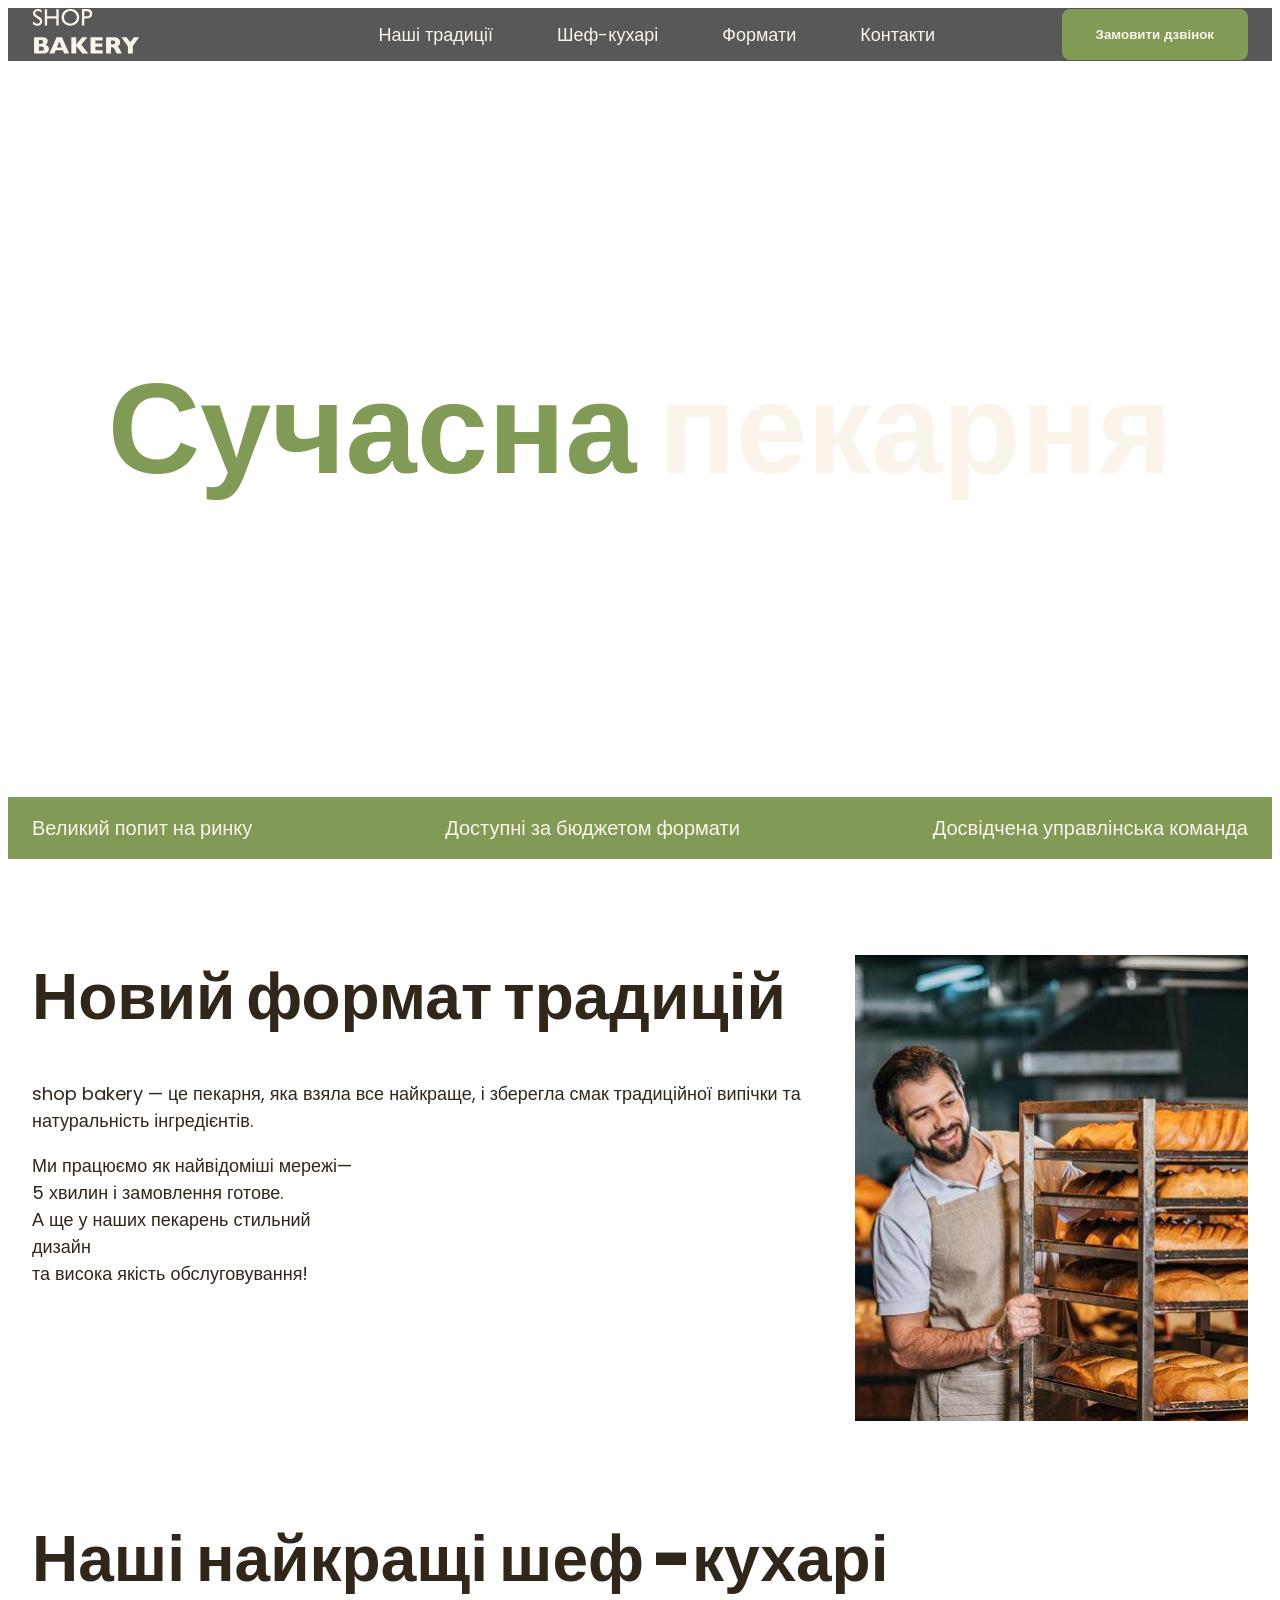
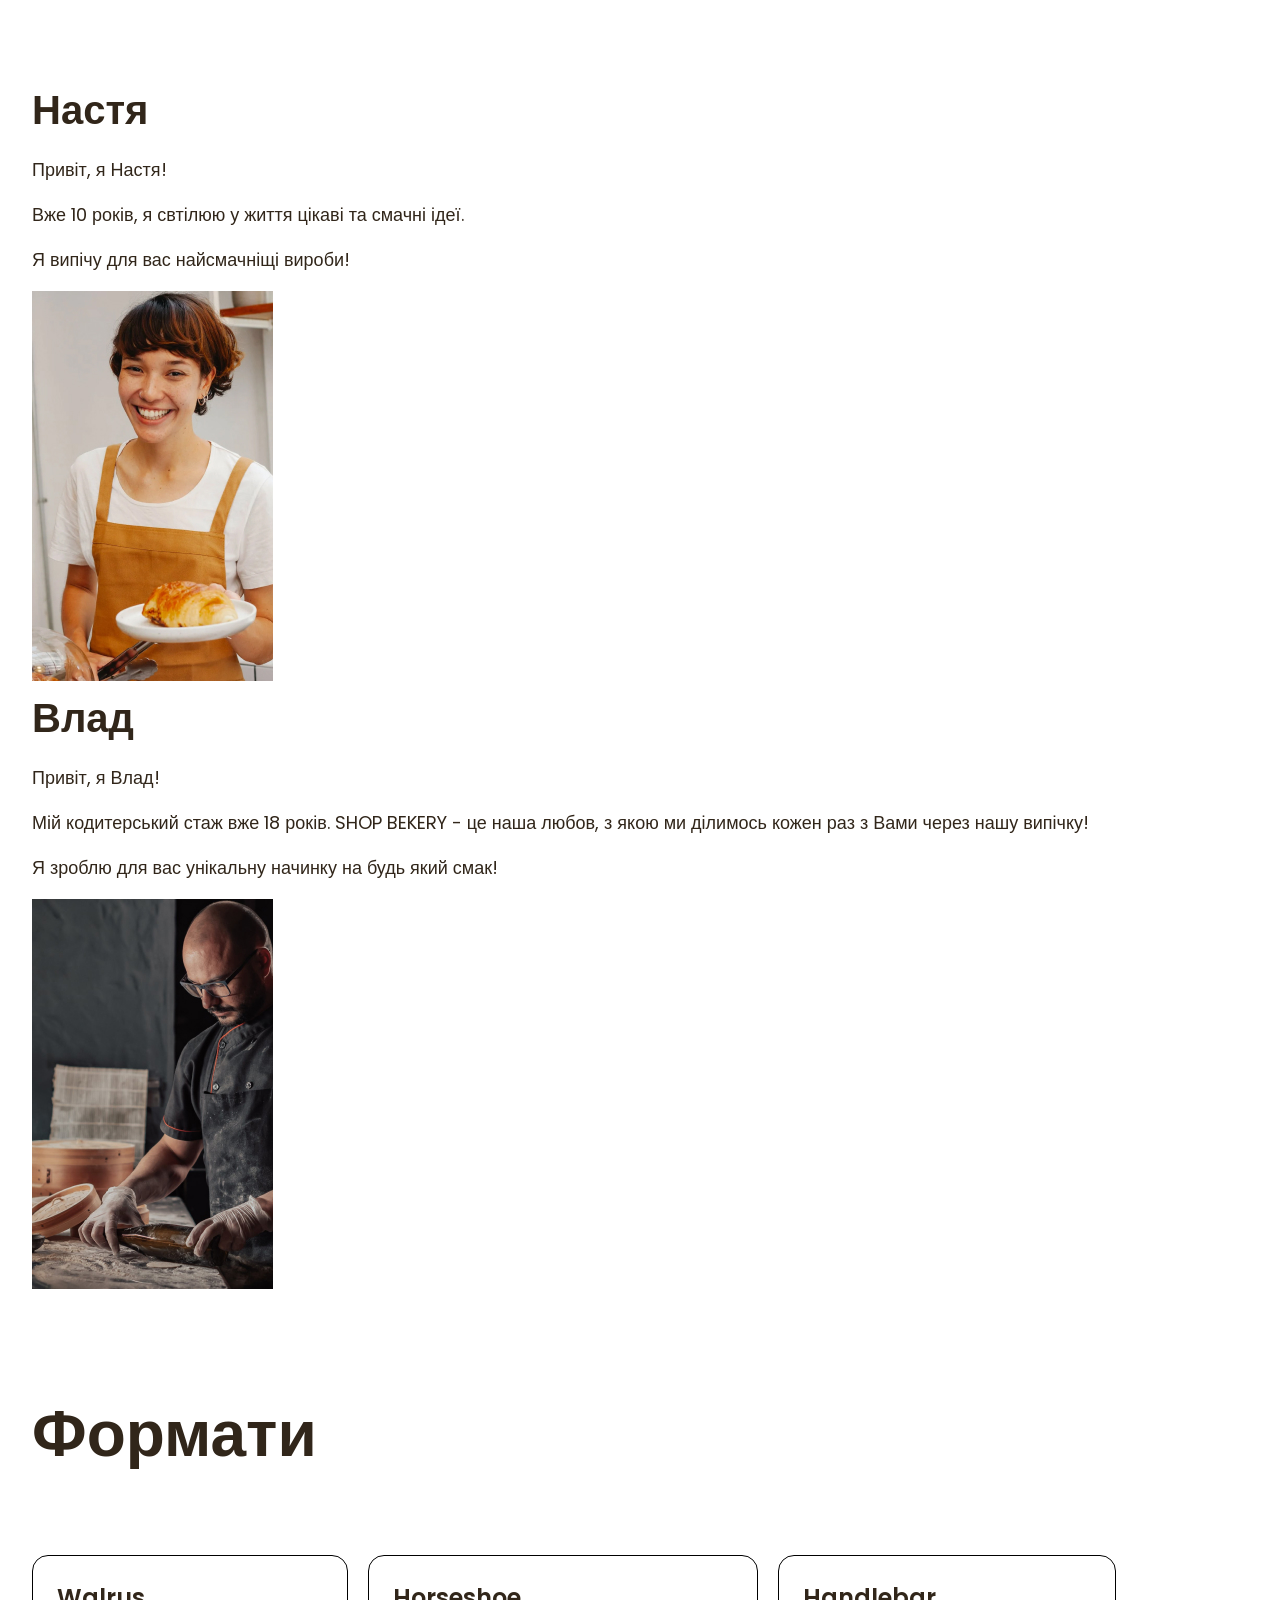
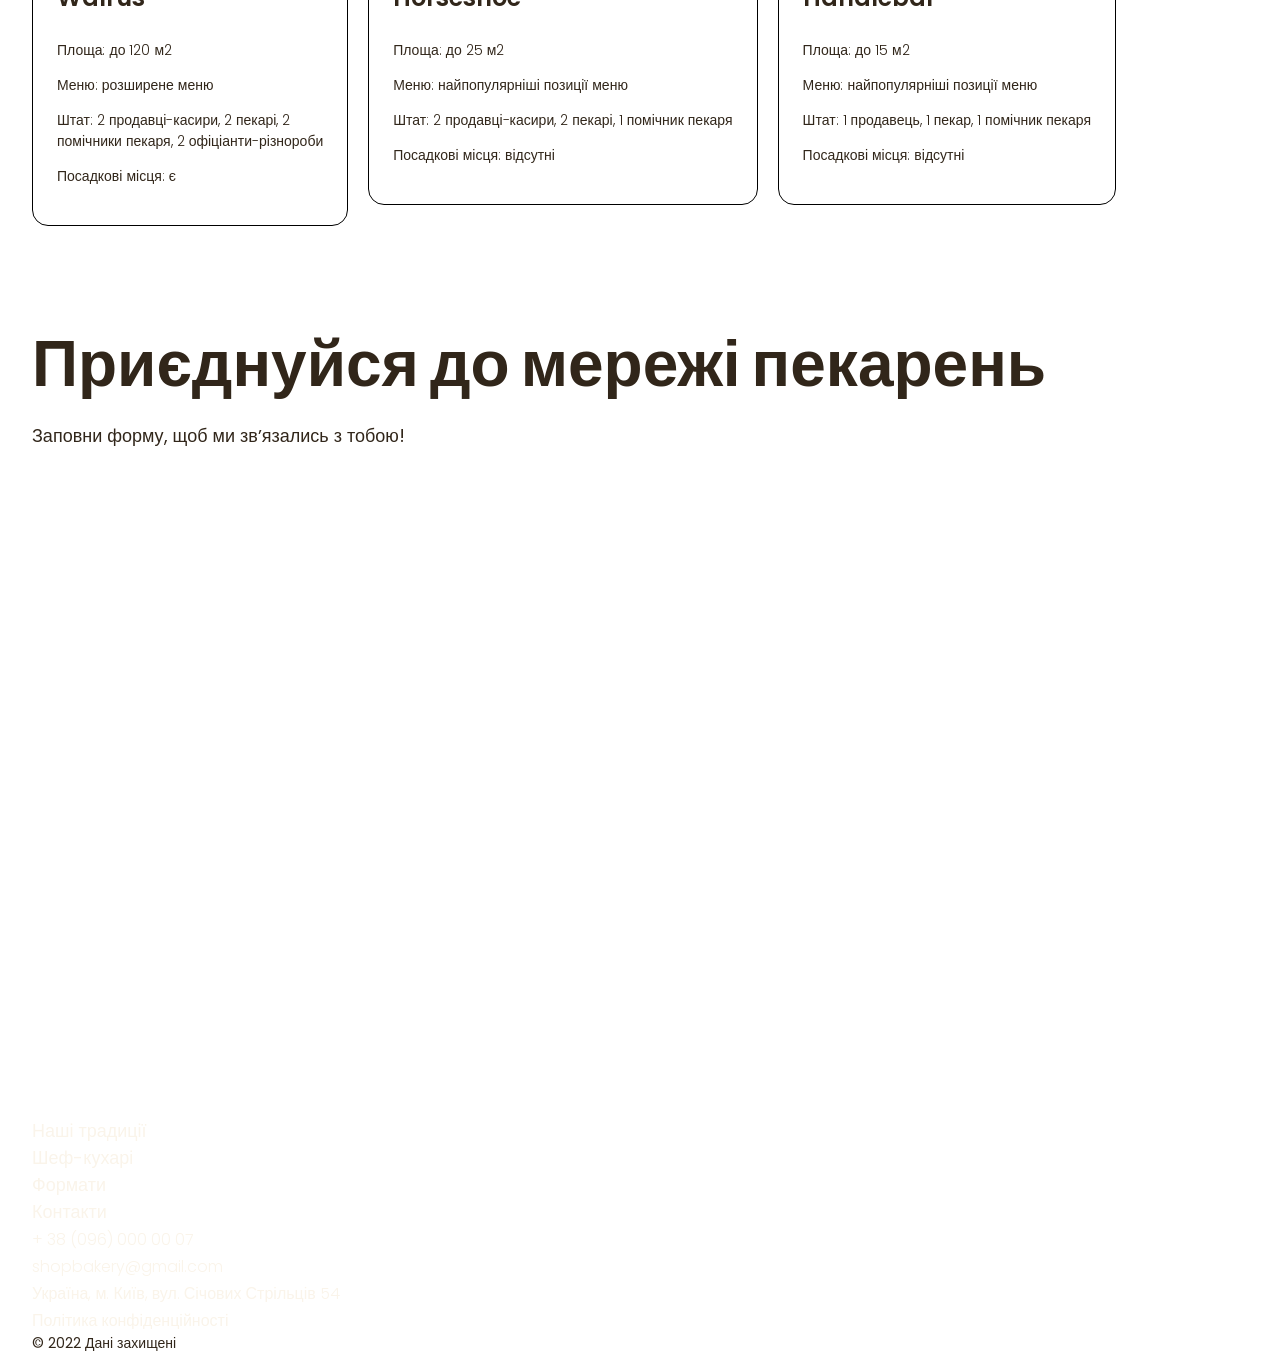
==== commit 694f7074: "flex" ====
--- a/index.html
+++ b/index.html
@@ -12,26 +12,28 @@
 </head>
 
 <body>
-  <header>
+  <header class="header">
     <div class="container">
-      <nav>
-        <a href="./index.html">
-          <img src="./Images/logo.svg" alt="Логотип сучасної пекарні" />
-        </a>
-        <ul>
-          <li>
-            <a class="link our-traditions" href="#traditions-section">Наші традиції</a>
-          </li>
-          <li>
-            <a class="link" href="#cooker-section">Шеф-кухарі</a>
-          </li>
-          <li><a class="link" href="#format-section">Формати</a></li>
-          <li>
-            <a class="link" href="#contact-section">Контакти</a>
-          </li>
-        </ul>
-      </nav>
-      <button type="button" class="button">Замовити дзвінок</button>
+      <div class="header-container">
+        <nav class="header-nav">
+          <a href="./index.html">
+            <img src="./Images/logo.svg" alt="Логотип сучасної пекарні" />
+          </a>
+          <ul class="header-menu">
+            <li>
+              <a class="link" href="#traditions-section">Наші традиції</a>
+            </li>
+            <li>
+              <a class="link" href="#cooker-section">Шеф-кухарі</a>
+            </li>
+            <li><a class="link" href="#format-section">Формати</a></li>
+            <li>
+              <a class="link" href="#contact-section">Контакти</a>
+            </li>
+          </ul>
+        </nav>
+        <button type="button" class="button">Замовити дзвінок</button>
+      </div>
     </div>
   </header>
 
@@ -41,7 +43,7 @@
         <h1 class="hero-title"><span class="accent">Сучасна</span> пекарня</h1>
       </div>
     </section>
-    <section class="advantages">
+    <section class="advantages-section">
       <div class="container">
         <h2 class="visually-hidden">Наші переваги</h2>
         <ul class="advantages-list">
@@ -53,17 +55,22 @@
     </section>
     <section class="section tradition-section" id="tradition-section">
       <div class="container">
-        <h2 class="tradition-title section-title">Новий формат традицій</h2>
-        <p>
-          <span class="accent">shop bakery</span> — це пекарня, яка взяла все найкраще, і зберегла смак традиційної
-          випічки та натуральність інгредієнтів.
-        </p>
-        <p>
-          Ми працюємо як найвідоміші мережі—
-          <span class="accent">5 хвилин і замовлення готове</span>. А ще у наших пекарень стильний дизайн та висока
-          якість обслуговування!
-        </p>
-        <img src="./Images/baker-man.jpg" alt="Чоловік пекар дивиться на батони" />
+        <div class="tradition-container">
+          <div class="tradition-content">
+            <h2 class="tradition-title section-title">Новий формат традицій</h2>
+            <p class="traditions-text">
+              <span class="accent">shop bakery</span> — це пекарня, яка взяла все найкраще, і зберегла смак традиційної
+              випічки та натуральність інгредієнтів.
+            </p>
+            <p class="traditions-text">
+              Ми працюємо як найвідоміші мережі— <br>
+              <span class="accent">5 хвилин і замовлення готове</span>. <br>
+              А ще у наших пекарень стильний дизайн <br>
+              та висока якість обслуговування!
+            </p>
+          </div>
+          <img src="./Images/baker-man.jpg" alt="Чоловік пекар дивиться на батони" />
+        </div>
       </div>
     </section>
     <section class="section" id="chefs-section">
@@ -98,20 +105,20 @@
     <section class="section " id="format-section">
       <div class="container">
         <h2 class="formats-title section-title">Формати</h2>
-        <ul>
-          <li>
-            <article>
+        <ul class="formats-list">
+          <li class="formats-item">
+            <article class="format-card">
               <h3 class="format-title" lang="en">Walrus</h3>
               <div class="format-text">
                 <p>Площа: до 120 м2</p>
                 <p>Меню: розширене меню</p>
-                <p>Штат: 2 продавці-касири, 2 пекарі, 2 помічники пекаря, 2 офіціанти-різнороби</p>
+                <p>Штат: 2 продавці-касири, 2 пекарі, 2 <br> помічники пекаря, 2 офіціанти-різнороби</p>
                 <p>Посадкові місця: є</p>
               </div>
             </article>
           </li>
-          <li>
-            <article>
+          <li class="formats-item">
+            <article class="format-card">
               <h3 class="format-title" lang="en">Horseshoe</h3>
               <div class="format-text">
                 <p>Площа: до 25 м2</p>
@@ -121,8 +128,8 @@
               </div>
             </article>
           </li>
-          <li>
-            <article>
+          <li class="formats-item">
+            <article class="format-card">
               <h3 class="format-title" lang="en">Handlebar</h3>
               <div class="format-text">
                 <p>Площа: до 15 м2</p>
--- a/css/styles.css
+++ b/css/styles.css
@@ -84,6 +84,8 @@
 
 ul {
   list-style-type: none;
+  margin: 0;
+  padding: 0;
 }
 
 .container {
@@ -110,19 +112,40 @@
 }
 
 /* link section header */
-.our-traditions {
-  color: var(--color-brand-light);
-  font-weight: 600;
-}
+
 
 .link {
   color: var(--color-primary-light);
-
+  text-decoration: none;
 }
 
 .link:hover {
   color: var(--color-brand-light);
-  font-size: 600;
+}
+
+/* Header */
+.header {
+  background-color: #585858;
+}
+
+.header-container {
+  display: flex;
+  align-items: center;
+  gap: 40px;
+}
+
+.header-nav {
+  flex-grow: 1;
+  display: flex;
+  align-items: center;
+  gap: 152px;
+}
+
+.header-menu {
+  display: flex;
+  gap: 64px;
+  flex-grow: 1;
+  justify-content: center;
 }
 
 /* hero section */
@@ -144,14 +167,20 @@
 }
 
 /* advantages section */
-.advantages {}
+.advantages-section {
+  padding: 16px 0;
+  background-color: var(--color-brand-light);
+
+}
 
 .advantages-list {
-  background-color: var(--color-brand-light);
-  color: var(--color-primary-light);
+  display: flex;
+  justify-content: space-between;
+  gap: 160px;
 }
 
 .advantages-item {
+  color: var(--color-primary-light);
   font-size: 20px;
   font-weight: 300;
 }
@@ -172,12 +201,26 @@
 
 
 /* traditions section */
+.tradition-container {
+  display: flex;
+  justify-content: space-between;
+  gap: 40px;
+}
+
+.traditions-content {
+  max-width: 710px;
+}
+
 .tradition-title {
   margin-bottom: 42px;
 }
 
 .tradition-section {
   padding-top: 96px;
+}
+
+.traditions-text:last-child {
+  max-width: 340px;
 }
 
 .traditions-text .brand {
@@ -203,6 +246,7 @@
 
 
 /* format section*/
+
 .formats-title {
   margin-bottom: 80px;
 }
@@ -217,6 +261,23 @@
   font-weight: 300;
 }
 
+.format-card {
+  padding: 24px;
+  border-radius: 16px;
+  border: 1px solid black;
+
+}
+
+.formats-item {
+  flex-basis: calc((100%-40px) / 3);
+}
+
+.formats-list {
+  display: flex;
+  gap: 20px;
+  flex-wrap: wrap;
+}
+
 /* contact section */
 
 .contact-title {
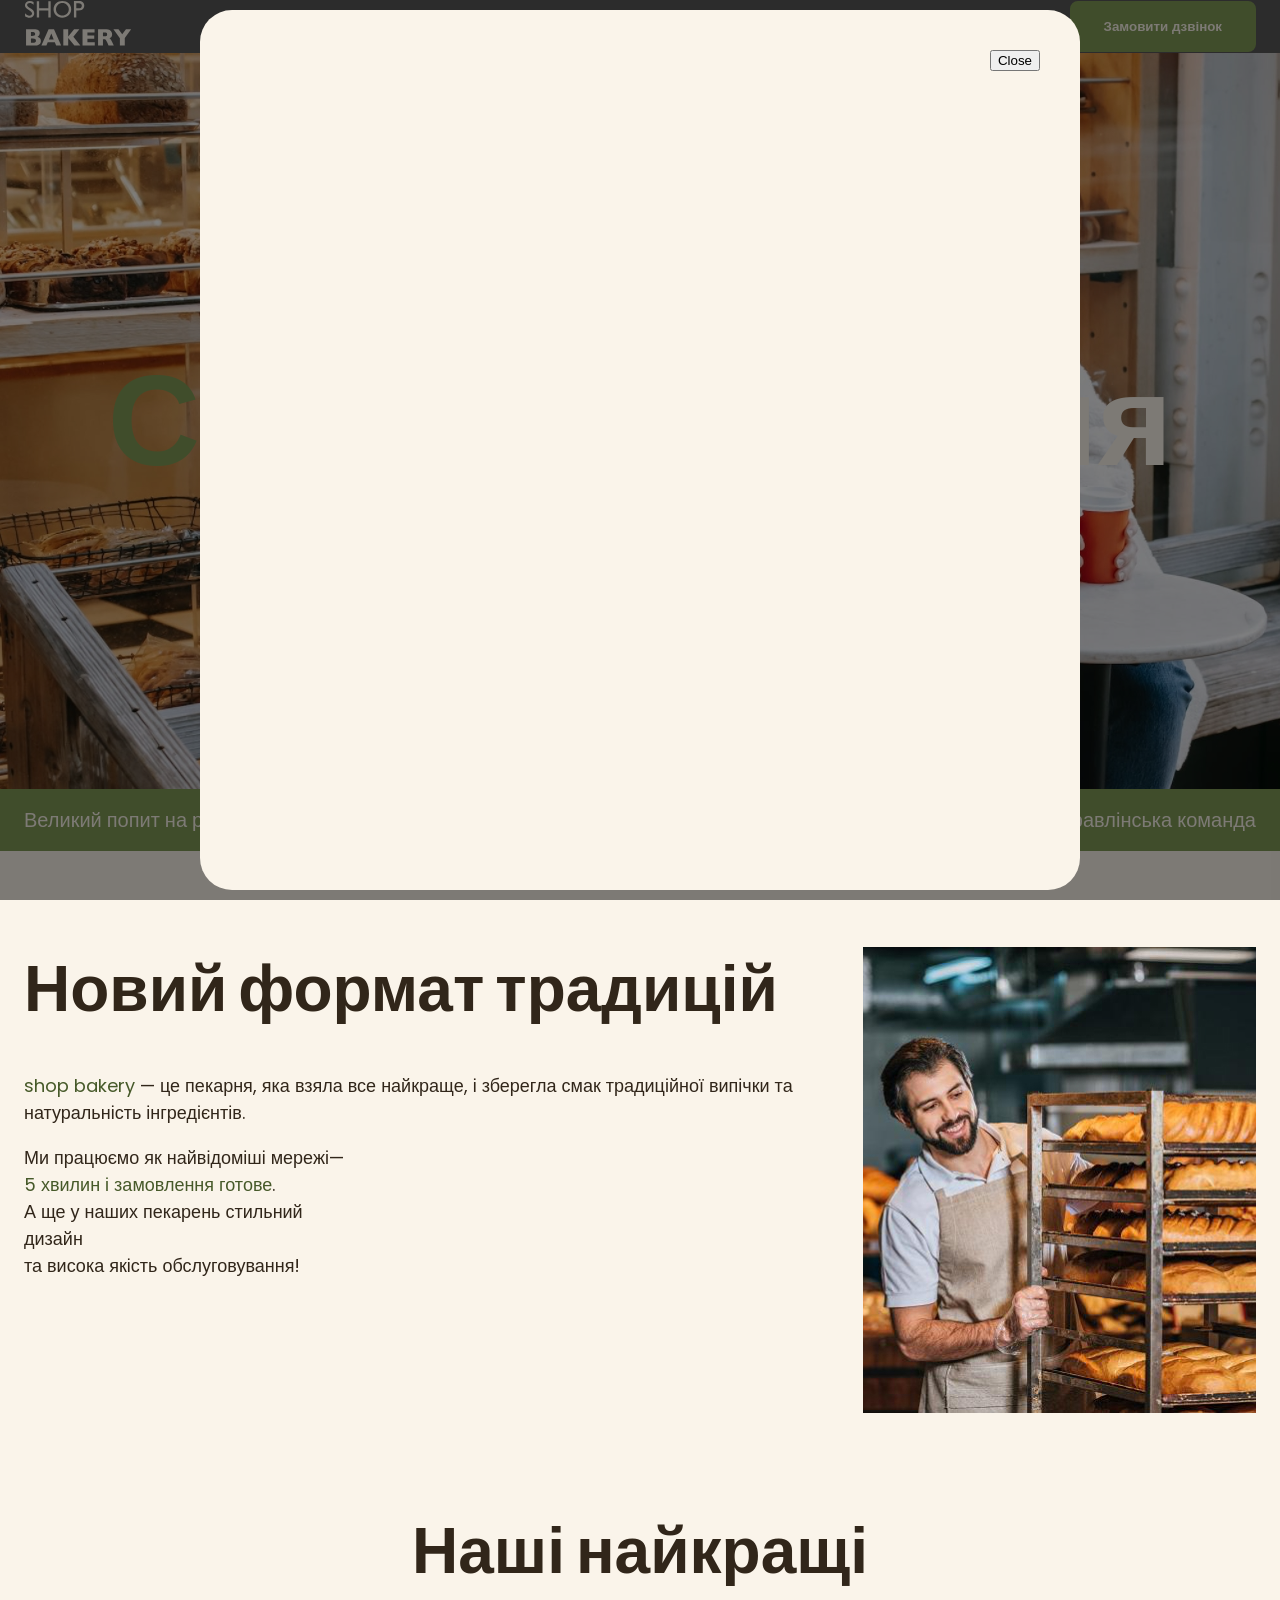
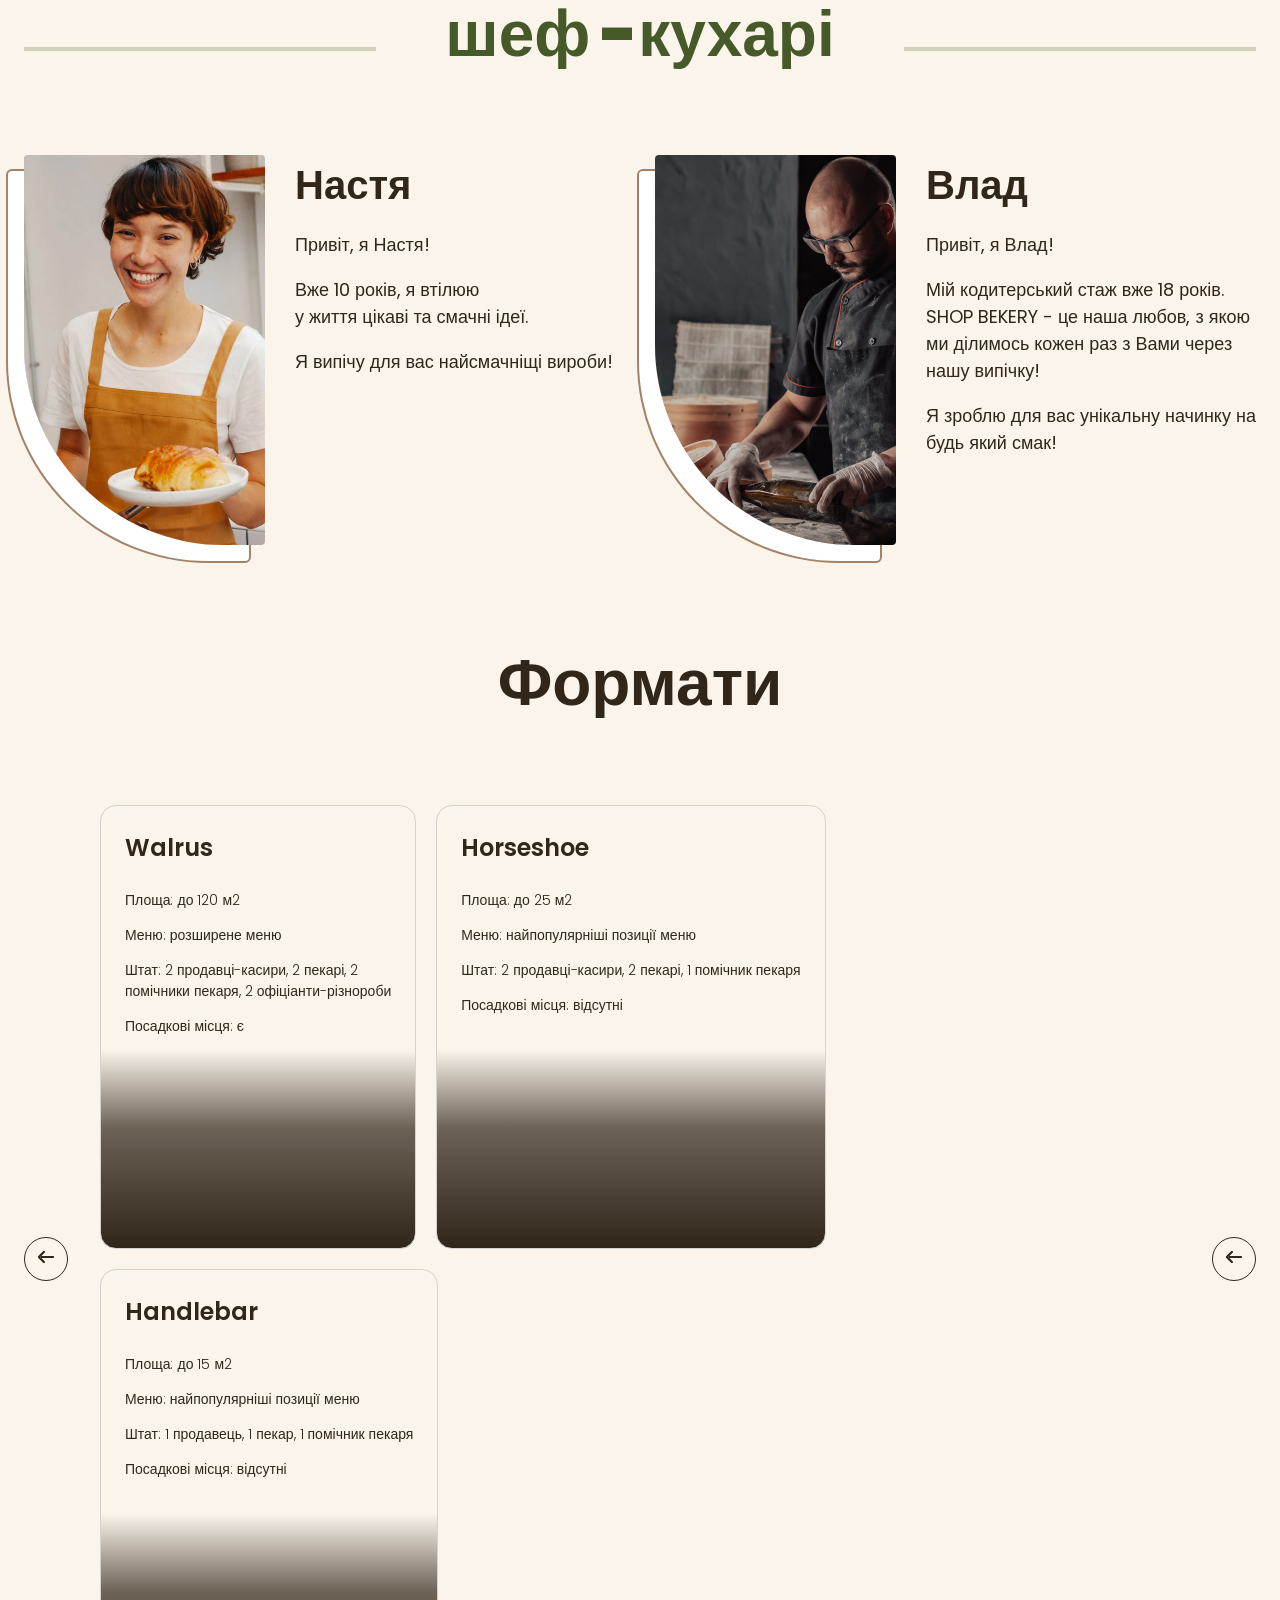
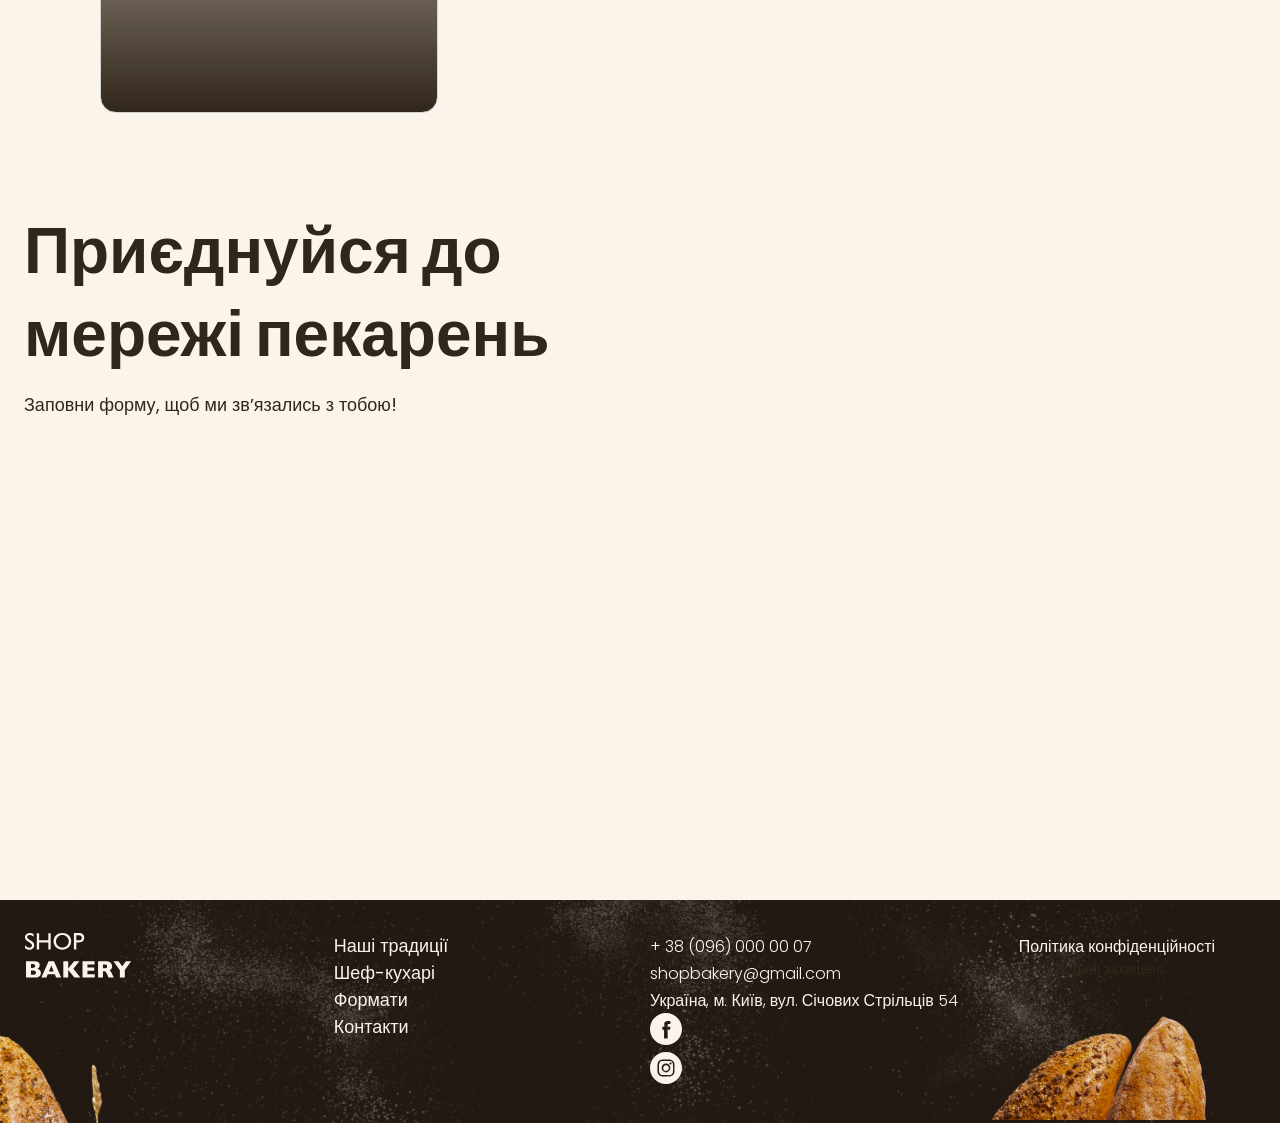
==== commit bbeab54c: "version 2.2.2" ====
--- a/index.html
+++ b/index.html
@@ -32,7 +32,8 @@
             </li>
           </ul>
         </nav>
-        <button type="button" class="button">Замовити дзвінок</button>
+        <button type="button modal-btn-open" class="button">Замовити
+          дзвінок</button>
       </div>
     </div>
   </header>
@@ -59,7 +60,8 @@
           <div class="tradition-content">
             <h2 class="tradition-title section-title">Новий формат традицій</h2>
             <p class="traditions-text">
-              <span class="accent">shop bakery</span> — це пекарня, яка взяла все найкраще, і зберегла смак традиційної
+              <span class="accent">shop bakery</span> — це пекарня, яка взяла
+              все найкраще, і зберегла смак традиційної
               випічки та натуральність інгредієнтів.
             </p>
             <p class="traditions-text">
@@ -69,132 +71,193 @@
               та висока якість обслуговування!
             </p>
           </div>
-          <img src="./Images/baker-man.jpg" alt="Чоловік пекар дивиться на батони" />
+          <img src="./Images/baker-man.jpg"
+            alt="Чоловік пекар дивиться на батони" />
         </div>
       </div>
     </section>
     <section class="section" id="chefs-section">
       <div class="container">
-        <h2 class="chefs-title section-title">Наші найкращі шеф -кухарі</h2>
-
-        <ul>
-          <li>
-            <article>
-              <h3 class="chef-title">Настя</h3>
-              <p>Привіт, я Настя!</p>
-              <p>Вже 10 років, я свтілюю у життя цікаві та смачні ідеї.</p>
-              <p>Я випічу для вас найсмачніщі вироби!</p>
-              <img src="./Images/picture-of-nastya.jpg" alt="Фото Насті" />
-            </article>
-          </li>
-          <li>
-            <article>
-              <h3 class="chef-title">Влад</h3>
-              <p>Привіт, я Влад!</p>
-              <p>
-                Мій кодитерський стаж вже 18 років. SHOP BEKERY - це наша любов, з якою ми ділимось кожен раз з Вами
-                через нашу випічку!
-              </p>
-              <p>Я зроблю для вас унікальну начинку на будь який смак!</p>
-              <img src="./Images/picture-ofvlad.jpg" alt="Фото Влада" />
-            </article>
-          </li>
-        </ul>
-      </div>
-    </section>
-    <section class="section " id="format-section">
-      <div class="container">
-        <h2 class="formats-title section-title">Формати</h2>
-        <ul class="formats-list">
-          <li class="formats-item">
-            <article class="format-card">
-              <h3 class="format-title" lang="en">Walrus</h3>
-              <div class="format-text">
-                <p>Площа: до 120 м2</p>
-                <p>Меню: розширене меню</p>
-                <p>Штат: 2 продавці-касири, 2 пекарі, 2 <br> помічники пекаря, 2 офіціанти-різнороби</p>
-                <p>Посадкові місця: є</p>
+        <h2 class="chefs-title section-title centered">
+          Наші найкращі <br> <span>шеф
+            -кухарі</span>
+        </h2>
+        <ul class="chefs-list">
+          <li class="chefs_item">
+            <article class="chef-card">
+              <img class="chefs-images" src="./Images/picture-of-nastya.jpg"
+                alt="Фото Насті" />
+              <div>
+                <h3 class="chef-title">Настя</h3>
+                <div>
+                  <p class="chef-text">Привіт, я Настя!</p>
+                  <p class="chef-text">Вже 10 років, я втілюю<br> у життя цікаві
+                    та
+                    смачні ідеї.</p>
+                  <p class="chef-text">Я випічу для вас найсмачніщі вироби!</p>
+                </div>
               </div>
             </article>
           </li>
-          <li class="formats-item">
-            <article class="format-card">
-              <h3 class="format-title" lang="en">Horseshoe</h3>
-              <div class="format-text">
-                <p>Площа: до 25 м2</p>
-                <p>Меню: найпопулярніші позиції меню</p>
-                <p>Штат: 2 продавці-касири, 2 пекарі, 1 помічник пекаря</p>
-                <p>Посадкові місця: відсутні</p>
-              </div>
-            </article>
-          </li>
-          <li class="formats-item">
-            <article class="format-card">
-              <h3 class="format-title" lang="en">Handlebar</h3>
-              <div class="format-text">
-                <p>Площа: до 15 м2</p>
-                <p>Меню: найпопулярніші позиції меню</p>
-                <p>Штат: 1 продавець, 1 пекар, 1 помічник пекаря</p>
-                <p>Посадкові місця: відсутні</p>
+          <li class="chefs_item">
+            <article class="chef-card">
+              <img class="chefs-images" src="./Images/picture-ofvlad.jpg"
+                alt="Фото Влада" />
+              <div>
+                <h3 class="chef-title">Влад</h3>
+                <p class="chef-text">Привіт, я Влад!</p>
+                <p class="chef-text">
+                  Мій кодитерський стаж вже 18 років. SHOP BEKERY - це наша
+                  любов,
+                  з якою ми ділимось кожен раз з Вами
+                  через нашу випічку!
+                </p>
+                <p class="chef-text">Я зроблю для вас унікальну начинку на будь
+                  який смак!</p>
               </div>
             </article>
           </li>
         </ul>
       </div>
     </section>
-    <section class="section" id="contact-section">
-      <div class="container">
-        <h2 class="contact-title section-title">Приєднуйся до мережі пекарень</h2>
-        <p>Заповни форму, щоб ми звʼязались з тобою!</p>
-        <iframe
-          src="https://www.google.com/maps/embed?pb=!1m18!1m12!1m3!1d10160.475248200797!2d30.48825341723945!3d50.457512189987305!2m3!1f0!2f0!3f0!3m2!1i1024!2i768!4f13.1!3m3!1m2!1s0x40d4ce637bfe1717%3A0x5370c2254ad1b952!2z0YPQuy4g0KHQtdGH0LXQstGL0YUg0KHRgtGA0LXQu9GM0YbQvtCyLCA1NCwg0JrQuNC10LIsINCj0LrRgNCw0LjQvdCwLCAwMjAwMA!5e0!3m2!1sru!2spl!4v1703504469057!5m2!1sru!2spl"
-          width="603" height="595" style="border: 0" allowfullscreen="" loading="lazy"
-          referrerpolicy="no-referrer-when-downgrade"></iframe>
+    <section class="section " id="format-section">
+      <div class="container">
+        <h2 class="formats-title section-title centered">Формати</h2>
+        <div class="formats-container">
+          <button class="carousel-button" type="button"> <a href="#"> <svg
+                class="carousel-arrow" width="16" height="16">
+                <use href="./Images/icons.svg#icon-arrow"></use>
+              </svg></a>
+          </button>
+          <ul class="formats-list">
+            <li class="formats-item">
+              <article class="format-card">
+                <h3 class="format-title" lang="en">Walrus</h3>
+                <div class="format-text">
+                  <p>Площа: до 120 м2</p>
+                  <p>Меню: розширене меню</p>
+                  <p>Штат: 2 продавці-касири, 2 пекарі, 2 <br> помічники пекаря,
+                    2
+                    офіціанти-різнороби</p>
+                  <p>Посадкові місця: є</p>
+                </div>
+              </article>
+            </li>
+            <li class="formats-item">
+              <article class="format-card">
+                <h3 class="format-title" lang="en">Horseshoe</h3>
+                <div class="format-text">
+                  <p>Площа: до 25 м2</p>
+                  <p>Меню: найпопулярніші позиції меню</p>
+                  <p>Штат: 2 продавці-касири, 2 пекарі, 1 помічник пекаря</p>
+                  <p>Посадкові місця: відсутні</p>
+                </div>
+              </article>
+            </li>
+            <li class="formats-item">
+              <article class="format-card">
+                <h3 class="format-title" lang="en">Handlebar</h3>
+                <div class="format-text">
+                  <p>Площа: до 15 м2</p>
+                  <p>Меню: найпопулярніші позиції меню</p>
+                  <p>Штат: 1 продавець, 1 пекар, 1 помічник пекаря</p>
+                  <p>Посадкові місця: відсутні</p>
+                </div>
+              </article>
+            </li>
+          </ul>
+          <button class="carousel-button" type="button"> <a href="#"> <svg
+                class="carousel-arrow" width="16" height="16">
+                <use href="./Images/icons.svg#icon-arrow"></use>
+              </svg></a>
+          </button>
+        </div>
+      </div>
+    </section>
+    <section class="contact-section section" id="contact-section">
+      <div class="container">
+        <div class="contact-container">
+          <div class="contact-form">
+            <h2 class="contact-title section-title">Приєднуйся до мережі
+              пекарень
+            </h2>
+            <p>Заповни форму, щоб ми звʼязались з тобою!</p>
+          </div>
+          <iframe class="contact-map"
+            src="https://www.google.com/maps/embed?pb=!1m18!1m12!1m3!1d10160.475248200797!2d30.48825341723945!3d50.457512189987305!2m3!1f0!2f0!3f0!3m2!1i1024!2i768!4f13.1!3m3!1m2!1s0x40d4ce637bfe1717%3A0x5370c2254ad1b952!2z0YPQuy4g0KHQtdGH0LXQstGL0YUg0KHRgtGA0LXQu9GM0YbQvtCyLCA1NCwg0JrQuNC10LIsINCj0LrRgNCw0LjQvdCwLCAwMjAwMA!5e0!3m2!1sru!2spl!4v1703504469057!5m2!1sru!2spl"
+            width="603" height="595" style="border: 0" allowfullscreen=""
+            loading="lazy" referrerpolicy="no-referrer-when-downgrade"></iframe>
+        </div>
       </div>
     </section>
   </main>
 
-  <footer>
+  <footer class="footer">
     <div class="container">
-      <nav>
-        <a href="#"></a><!-- logo-->
-        <ul>
-          <li>
-            <a class="link" href="#tradirions-section">Наші традиції</a>
-          </li>
-          <li>
-            <a class="link" href="#cooker-section">Шеф-кухарі</a>
-          </li>
-          <li><a class="link" href="#format-section">Формати</a></li>
-          <li>
-            <a class="link" href="#contact-section">Контакти</a>
-          </li>
-        </ul>
-      </nav>
-      <address>
-        <ul>
-          <li>
-            <a class="address-link" href="tel:+380960000007">+ 38 (096) 000 00 07</a>
-          </li>
-          <li>
-            <a class="address-link" href="mailto:shopbakery@gmail.com" target="_blank">shopbakery@gmail.com</a>
-          </li>
-          <li>
-            <a class="address-link" href="https://maps.app.goo.gl/8nV7vpsZZR2pDtqcA" target="_blank">Україна, м. Київ,
-              вул. Січових Стрільців 54</a>
-          </li>
-          <li>
-            <a href="#"> <!-- facebook icon --> </a>
-          </li>
-          <li>
-            <a href="#"> <!-- instagram icon--> </a>
-          </li>
-        </ul>
-        <a class="address-link" href="#" target="_blank">Політика конфіденційності</a>
-        <p class="address-copyright">&copy; 2022 Дані захищені</p>
-      </address>
+      <div class="footer-container">
+        <nav class="footer-nav">
+          <div class="footer-logo">
+            <a class="footer-logo" href="#"> <img src="./Images/logo.svg"
+                alt="Logo"></a>
+          </div>
+          <ul class="footer-menu">
+            <li>
+              <a class="link" href="#tradirions-section">Наші традиції</a>
+            </li>
+            <li>
+              <a class="link" href="#cooker-section">Шеф-кухарі</a>
+            </li>
+            <li><a class="link" href="#format-section">Формати</a></li>
+            <li>
+              <a class="link" href="#contact-section">Контакти</a>
+            </li>
+          </ul>
+        </nav>
+        <address class="footer-address">
+          <ul class="address-list">
+            <li>
+              <a class="address-link" href="tel:+380960000007">+ 38 (096) 000
+                00
+                07</a>
+            </li>
+            <li>
+              <a class="address-link" href="mailto:shopbakery@gmail.com"
+                target="_blank">shopbakery@gmail.com</a>
+            </li>
+            <li>
+              <a class="address-link"
+                href="https://maps.app.goo.gl/8nV7vpsZZR2pDtqcA"
+                target="_blank">Україна, м. Київ,
+                вул. Січових Стрільців 54</a>
+            </li>
+            <li>
+              <a href="#"> <svg class="address-icon" width="32" height="32">
+                  <use href="./Images/icons.svg#icon-facebook"></use>
+                </svg> </a>
+            </li>
+            <li>
+              <a href="#"> <svg class="address-icon" width="32" height="32">
+                  <use href="./Images/icons.svg#icon-instagram"></use>
+                </svg> </a>
+            </li>
+          </ul>
+          <div class="address-info"><a class="address-link" href="#"
+              target="_blank">Політика
+              конфіденційності</a>
+            <p class="address-copyright">&copy; 2022 Дані захищені</p>
+          </div>
+        </address>
+      </div>
+
     </div>
   </footer>
+  <div class="backdrop">
+    <div class="modal">
+      <button class="modal-btn-close" type="button">Close</button>
+    </div>
+  </div>
+
+  <script src="./js/modal.js"></script>
 </body>
 
 </html>
--- a/css/styles.css
+++ b/css/styles.css
@@ -34,15 +34,19 @@
 
 }
 
-* {
+*,
+*::after,
+*::before {
   box-sizing: border-box;
 }
 
 :root {
-  --color-brand-light: #819b57;
+  --color-brand-normal: #819b57;
   --color-primary-dark: #31261a;
   --color-primary-light: #faf4ea;
   --color-brand-dark: #465929;
+  --color-brand-light: #cfcfbc;
+  --color-secondary-dark: #A28268;
 }
 
 /* base */
@@ -52,7 +56,8 @@
   font-size: 18px;
   font-weight: 400;
   line-height: 1.5;
-  margin: 0pxs;
+  margin: 0px;
+  background-color: var(--color-primary-light);
 }
 
 .visually-hidden {
@@ -74,6 +79,10 @@
   margin-top: 0px;
 }
 
+a {
+  display: inline-block;
+}
+
 .section {
   padding: 48px 0px;
 }
@@ -95,11 +104,15 @@
   padding: 0 24px;
 }
 
+span {
+  color: var(--color-brand-dark);
+}
+
 /* button section */
 .button {
   padding: 16px 32px;
-  border: 2px solid var(--color-brand-light);
-  background-color: var(--color-brand-light);
+  border: 2px solid var(--color-brand-normal);
+  background-color: var(--color-brand-normal);
   color: var(--color-primary-light);
   border-radius: 8px;
   cursor: pointer;
@@ -120,7 +133,7 @@
 }
 
 .link:hover {
-  color: var(--color-brand-light);
+  color: var(--color-brand-normal);
 }
 
 /* Header */
@@ -151,7 +164,10 @@
 /* hero section */
 .hero-section {
   padding: 272px 0px;
-
+  background-image: url(../Images/couple-drinks-coffee.jpeg);
+  background-repeat: no-repeat;
+  background-position: center top;
+  background-size: cover;
 }
 
 .hero-title {
@@ -163,13 +179,13 @@
 }
 
 .hero-title .accent {
-  color: var(--color-brand-light);
+  color: var(--color-brand-normal);
 }
 
 /* advantages section */
 .advantages-section {
   padding: 16px 0;
-  background-color: var(--color-brand-light);
+  background-color: var(--color-brand-normal);
 
 }
 
@@ -191,10 +207,15 @@
   line-height: 1.3;
 }
 
+.section-title.centered {
+  text-align: center;
+}
+
 /* section */
 
 
-.section-title .accent {
+.section-title.accent {
+  display: block;
   color: var(--color-primary-dark);
 }
 
@@ -224,7 +245,7 @@
 }
 
 .traditions-text .brand {
-  color: var(--color-brand-light);
+  color: var(--color-brand-normal);
   font-weight: 600;
 }
 
@@ -233,8 +254,57 @@
 }
 
 /* chefs section*/
+
 .chefs-title {
-  margin-bottom: 80px;
+  position: relative;
+  margin: 0 auto 80px;
+}
+
+
+.chefs-title::after,
+.chefs-title::before {
+  content: '';
+  position: absolute;
+  bottom: 24px;
+  width: 352px;
+  border: 2px solid var(--color-brand-light);
+}
+
+.chefs-title::before {
+  left: 0px;
+}
+
+.chefs-title::after {
+  right: 0px;
+}
+
+.chefs_item {
+  flex-basis: calc((100% - 30px) /2);
+}
+
+.chef-text p {
+  margin-bottom: 24px;
+}
+
+.chef-text p:last-child {
+  margin-bottom: 0;
+}
+
+.chefs-list {
+  display: flex;
+  gap: 40px 30px;
+  flex-wrap: wrap;
+}
+
+
+.chef-card {
+  display: flex;
+  gap: 30px;
+}
+
+.chefs-images {
+  border-radius: 4px 4px 4px 200px;
+  box-shadow: -16px 16px 0 0 white, -16px 16px 0 2px var(--color-secondary-dark);
 }
 
 .chef-title {
@@ -246,6 +316,29 @@
 
 
 /* format section*/
+.formats-container {
+  display: flex;
+  gap: 32px;
+  align-items: center;
+}
+
+.formats-list {
+  display: flex;
+  gap: 20px;
+  flex-wrap: wrap;
+}
+
+.formats-item {
+  flex-basis: calc((100%-40px) / 3);
+}
+
+.format-card {
+  height: 444px;
+  padding: 24px;
+  border-radius: 16px;
+  border: 1px solid lightgrey;
+  background-image: linear-gradient(180.00deg, rgba(49, 38, 26, 0) 55.208%, rgba(49, 38, 26, 0.71) 72.917%, var(--color-primary-dark)100%);
+}
 
 .formats-title {
   margin-bottom: 80px;
@@ -261,30 +354,114 @@
   font-weight: 300;
 }
 
-.format-card {
-  padding: 24px;
+/* carousel button */
+.carousel-button {
+  display: flex;
+  align-items: center;
+  justify-content: center;
+  cursor: pointer;
+  flex-shrink: 0;
+  width: 44px;
+  padding: 0;
+  height: 44px;
+  border-radius: 50%;
+  background-color: transparent;
+  border: 1px solid var(--color-primary-dark);
+}
+
+.carousel-arrow {
+  fill: var(--color-primary-dark);
+}
+
+.carousel-button:hover {
+  background-color: var(--color-primary-dark);
+}
+
+.carousel-button:hover .carousel-arrow {
+  fill: var(--color-brand-light);
+}
+
+
+
+
+/* contact section */
+
+.contact-section {
+  padding-bottom: 96px;
+}
+
+
+.contact-container {
+  display: flex;
+  gap: 32px;
+}
+
+.contact-map {
+  flex-shrink: 0;
+  border: none;
   border-radius: 16px;
-  border: 1px solid black;
-
-}
-
-.formats-item {
-  flex-basis: calc((100%-40px) / 3);
-}
-
-.formats-list {
-  display: flex;
-  gap: 20px;
-  flex-wrap: wrap;
-}
-
-/* contact section */
+}
 
 .contact-title {
   margin-bottom: 16px;
 }
 
 /* footer */
+.footer {
+  padding: 32px 0;
+  position: relative;
+  background-image: url(../Images/footer-black.png);
+  background-color: var(--color-primary-dark);
+  background-repeat: no-repeat;
+  background-size: cover;
+  background-position: center;
+}
+
+.footer::before,
+.footer::after {
+  content: "";
+  background-repeat: no-repeat;
+  position: absolute;
+  bottom: 0;
+}
+
+.footer::before {
+  width: 180px;
+  height: 120px;
+  left: 0;
+  background-image: url(../Images/decor-bread-small.png);
+}
+
+.footer::after {
+  width: 380px;
+  right: 0;
+  height: 190px;
+  background-image: url(../Images/decor-bread-large.png);
+}
+
+.footer-container {
+  display: flex;
+  gap: 20px;
+}
+
+.footer-nav,
+.footer-address {
+  display: flex;
+  flex-basis: 50%;
+  flex-grow: 1;
+  gap: 20px;
+}
+
+.footer-logo,
+.footer-menu {
+  flex-grow: 1;
+}
+
+.address-list,
+.address-info {
+  flex-grow: 1;
+}
+
 .address-link {
   color: var(--color-primary-light);
   font-size: 16px;
@@ -293,9 +470,50 @@
 }
 
 .address-link:hover {
-  color: var(--color-brand-light);
+  color: var(--color-brand-normal);
+
+}
+
+.address-icon {
+  fill: var(--color-primary-light);
+}
+
+.address-icon:hover {
+  fill: var(--color-brand-normal);
 }
 
 .address-copyright {
   font-size: 14px;
+}
+
+/* ==========Modal============== */
+
+.backdrop {
+  position: fixed;
+  top: 0;
+  left: 0;
+  right: 0;
+  bottom: 0;
+  display: flex;
+  align-items: center;
+  justify-content: center;
+  background-color: rgba(0, 0, 0, 0.5);
+}
+
+.backdrop.is-hidden {
+  display: none;
+}
+
+.modal {
+  position: relative;
+  width: 880px;
+  height: 880px;
+  background-color: var(--color-primary-light);
+  border-radius: 32px;
+}
+
+.modal-btn-close {
+  position: absolute;
+  top: 40px;
+  right: 40px;
 }
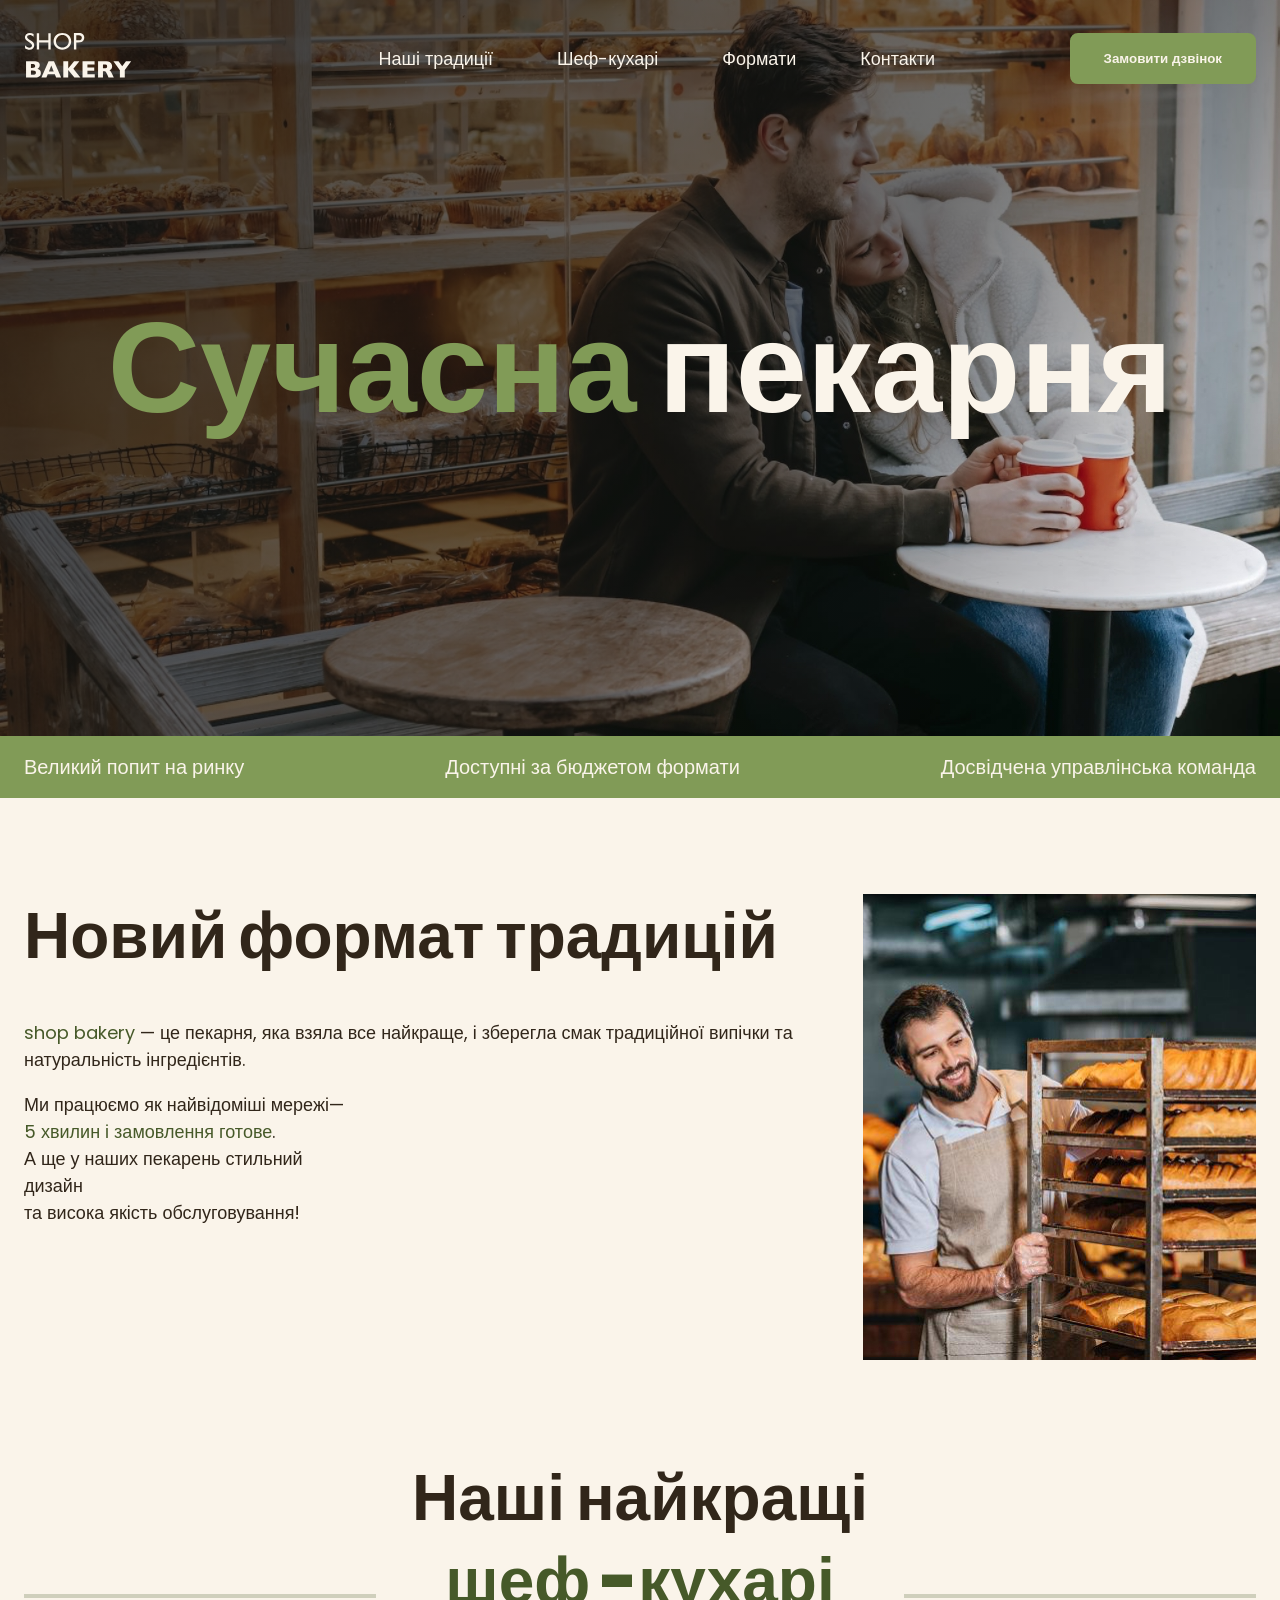
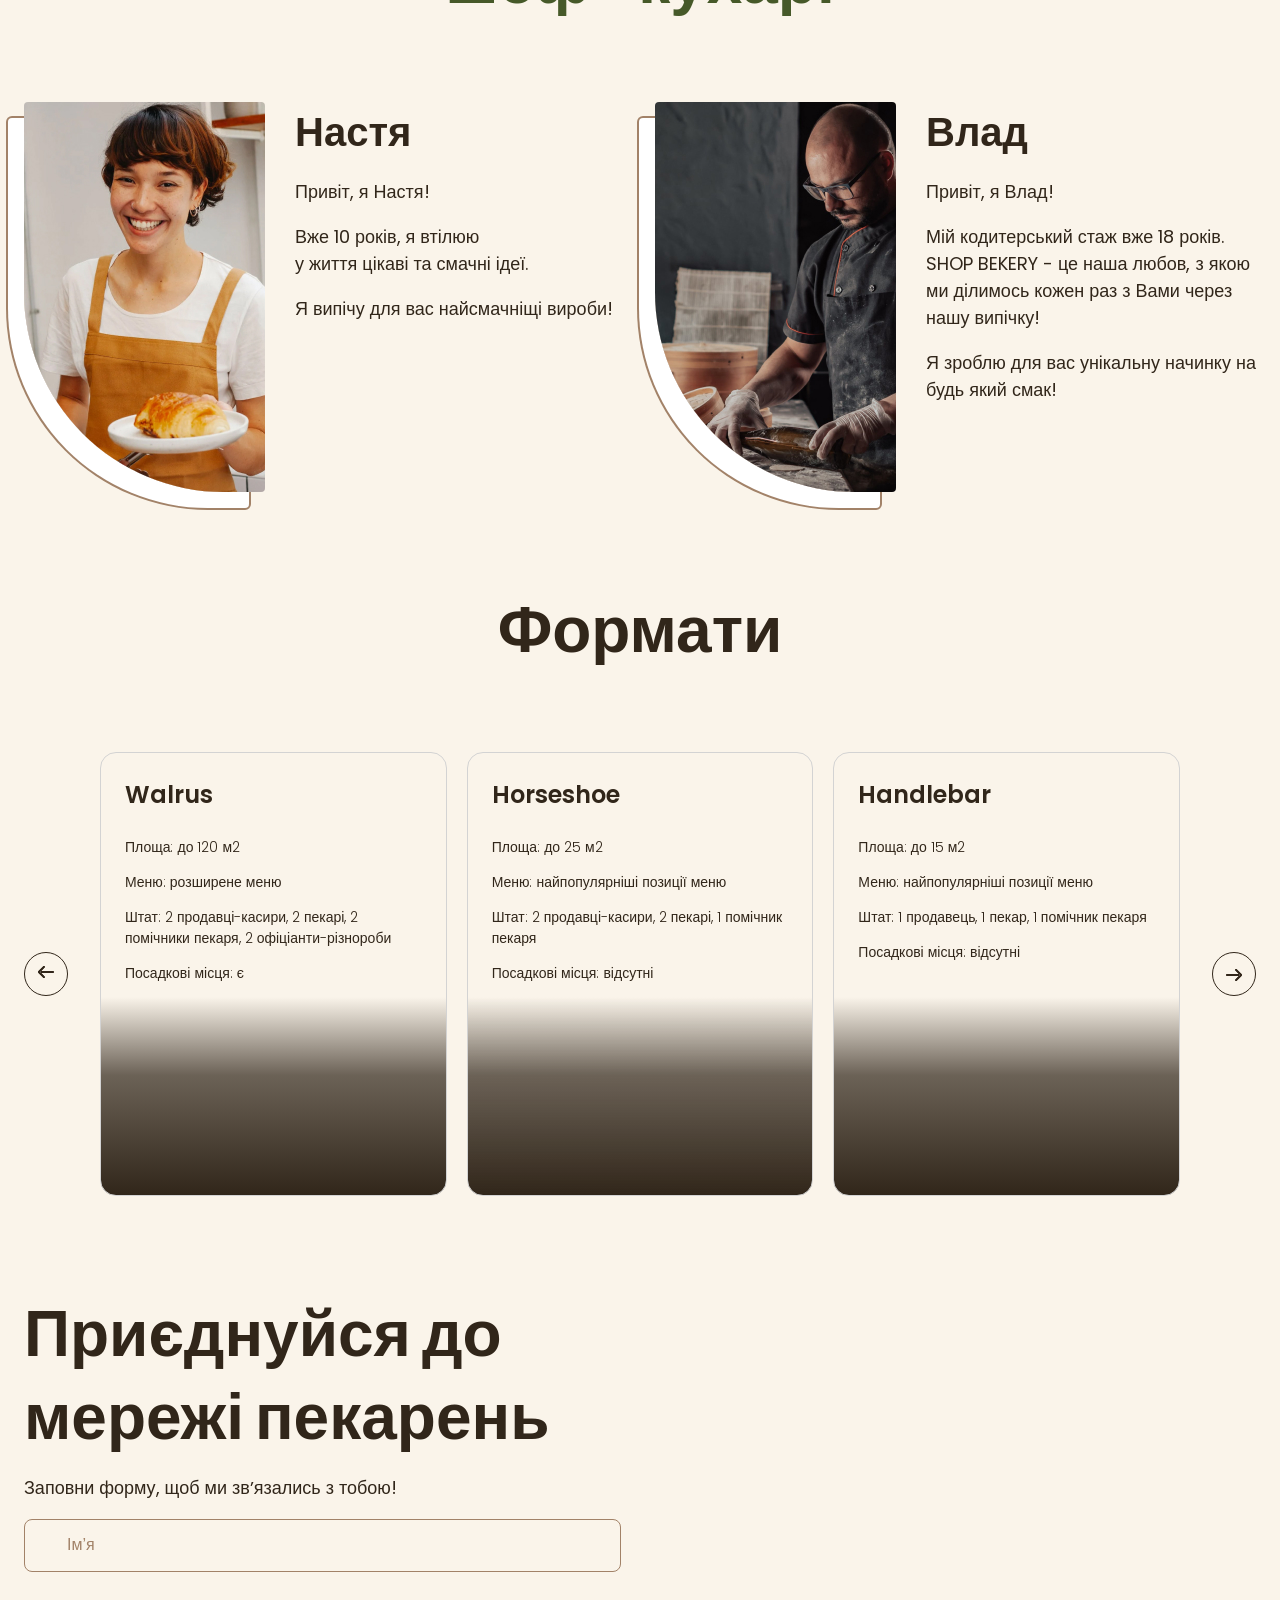
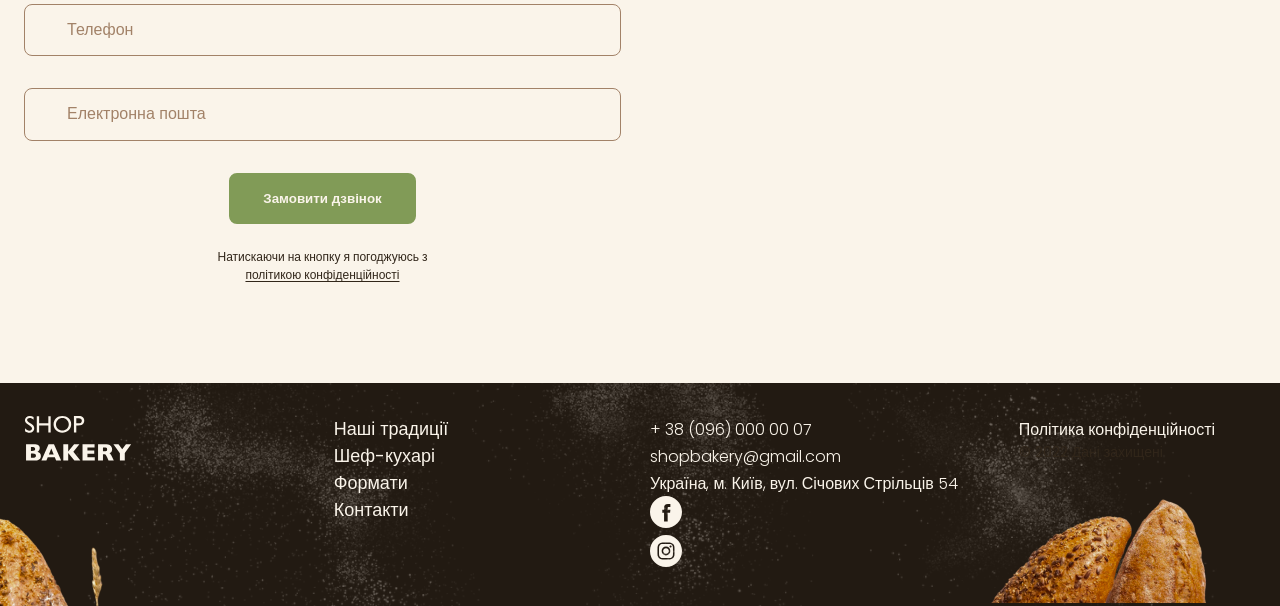
==== commit 4cdb97f2: "backup" ====
--- a/index.html
+++ b/index.html
@@ -32,7 +32,7 @@
             </li>
           </ul>
         </nav>
-        <button type="button modal-btn-open" class="button">Замовити
+        <button class="button modal-btn-open" type="button">Замовити
           дзвінок</button>
       </div>
     </div>
@@ -149,7 +149,8 @@
                 <div class="format-text">
                   <p>Площа: до 25 м2</p>
                   <p>Меню: найпопулярніші позиції меню</p>
-                  <p>Штат: 2 продавці-касири, 2 пекарі, 1 помічник пекаря</p>
+                  <p>Штат: 2 продавці-касири, 2 пекарі, 1 помічник пекаря
+                  </p>
                   <p>Посадкові місця: відсутні</p>
                 </div>
               </article>
@@ -166,7 +167,7 @@
               </article>
             </li>
           </ul>
-          <button class="carousel-button" type="button"> <a href="#"> <svg
+          <button class="carousel-button next" type="button"> <a href="#"> <svg
                 class="carousel-arrow" width="16" height="16">
                 <use href="./Images/icons.svg#icon-arrow"></use>
               </svg></a>
@@ -182,6 +183,35 @@
               пекарень
             </h2>
             <p>Заповни форму, щоб ми звʼязались з тобою!</p>
+            <form name="contact-form" autocomplete="off" novalidate>
+              <div class="form-field">
+                <label class="form-label visually-hidden"
+                  for="user-name">Ім’я</label>
+                <input class="form-input" type="text" name="user-name"
+                  id="user-name" placeholder="Ім’я">
+              </div>
+
+              <div class="form-field">
+                <label class="form-label visually-hidden"
+                  for="user-tel">Телефон</label>
+                <input class="form-input" type="text" name="user-tel"
+                  id="user-tel" placeholder="Телефон">
+              </div>
+
+              <div class="form-field">
+                <label class="form-label visually-hidden"
+                  for="user-email">Електронна
+                  пошта</label>
+                <input class="form-input" type="text" name="user-email"
+                  id="user-email" placeholder="Електронна пошта">
+              </div>
+
+              <button class="form-button button" type="submit">Замовити
+                дзвінок</button>
+              <p class="form-terms">Натискаючи на кнопку я погоджуюсь з <a
+                  class="form-terms-link" href="#">політикою
+                  конфіденційності</a></p>
+            </form>
           </div>
           <iframe class="contact-map"
             src="https://www.google.com/maps/embed?pb=!1m18!1m12!1m3!1d10160.475248200797!2d30.48825341723945!3d50.457512189987305!2m3!1f0!2f0!3f0!3m2!1i1024!2i768!4f13.1!3m3!1m2!1s0x40d4ce637bfe1717%3A0x5370c2254ad1b952!2z0YPQuy4g0KHQtdGH0LXQstGL0YUg0KHRgtGA0LXQu9GM0YbQvtCyLCA1NCwg0JrQuNC10LIsINCj0LrRgNCw0LjQvdCwLCAwMjAwMA!5e0!3m2!1sru!2spl!4v1703504469057!5m2!1sru!2spl"
@@ -251,9 +281,38 @@
 
     </div>
   </footer>
-  <div class="backdrop">
+  <div class="backdrop is-hidden">
     <div class="modal">
       <button class="modal-btn-close" type="button">Close</button>
+      <h2>Замовити дзвінок</h2>
+      <p>Залишіть заявку та наш спеціаліст зв'яжеться з Вами!</p>
+      <form name="modal-form" autocomplete="off" novalidate>
+        <div class="form-field">
+          <label class="form-label visually-hidden" for="user-name">Ім’я</label>
+          <input class="form-input" type="text" name="user-name" id="user-name"
+            placeholder="Ім’я">
+        </div>
+
+        <div class="form-field">
+          <label class="form-label visually-hidden"
+            for="user-tel">Телефон</label>
+          <input class="form-input" type="text" name="user-tel" id="user-tel"
+            placeholder="Телефон">
+        </div>
+
+        <div class="form-field">
+          <label class="form-label visually-hidden" for="user-email">Електронна
+            пошта</label>
+          <input class="form-input" type="text" name="user-email"
+            id="user-email" placeholder="Електронна пошта">
+        </div>
+
+        <button class="form-button button" type="submit" disabled>Замовити
+          дзвінок</button>
+        <p class="form-terms">Натискаючи на кнопку я погоджуюсь з <a
+            class="form-terms-link" href="#">політикою
+            конфіденційності</a></p>
+      </form>
     </div>
   </div>
 
--- a/css/styles.css
+++ b/css/styles.css
@@ -124,21 +124,32 @@
   color: var(--color-brand-dark);
 }
 
-/* link section header */
+/* .button:disabled {
+  color: gray;
+  background-color: lightgray;
+  cursor: not-allowed;
+} */
+
+/*=============== link section header================ */
 
 
 .link {
   color: var(--color-primary-light);
   text-decoration: none;
+  transition: color 0.3s;
 }
 
 .link:hover {
   color: var(--color-brand-normal);
 }
 
-/* Header */
+/*====================== Header========================== */
 .header {
-  background-color: #585858;
+  position: absolute;
+  top: 0;
+  left: 0;
+  width: 100%;
+  margin-top: 32px;
 }
 
 .header-container {
@@ -164,7 +175,8 @@
 /* hero section */
 .hero-section {
   padding: 272px 0px;
-  background-image: url(../Images/couple-drinks-coffee.jpeg);
+  background-image: linear-gradient(126.97deg, rgba(18, 18, 17, 0.78) 2.45%, rgba(18, 18, 17, 0.6) 59.159%, rgba(18, 18, 17, 0) 91.215%),
+    url(../Images/couple-drinks-coffee.jpeg);
   background-repeat: no-repeat;
   background-position: center top;
   background-size: cover;
@@ -329,7 +341,7 @@
 }
 
 .formats-item {
-  flex-basis: calc((100%-40px) / 3);
+  flex-basis: calc((100% - 40px) / 3);
 }
 
 .format-card {
@@ -338,6 +350,12 @@
   border-radius: 16px;
   border: 1px solid lightgrey;
   background-image: linear-gradient(180.00deg, rgba(49, 38, 26, 0) 55.208%, rgba(49, 38, 26, 0.71) 72.917%, var(--color-primary-dark)100%);
+  transition: transform 0.3s;
+
+}
+
+.format-card:hover {
+  transform: scale(1.03);
 }
 
 .formats-title {
@@ -382,7 +400,9 @@
 }
 
 
-
+.carousel-button.next {
+  transform: rotate(180deg);
+}
 
 /* contact section */
 
@@ -498,22 +518,95 @@
   align-items: center;
   justify-content: center;
   background-color: rgba(0, 0, 0, 0.5);
+  padding: 20px 0px;
+  transition: opacity 0.3s, visibility 0.3s;
 }
 
 .backdrop.is-hidden {
-  display: none;
+  opacity: 0;
+  visibility: hidden;
+  pointer-events: none;
 }
 
 .modal {
   position: relative;
-  width: 880px;
-  height: 880px;
+  width: 100%;
+  max-width: 880px;
+  height: 100%;
+  max-height: 880px;
+  padding: 128px;
   background-color: var(--color-primary-light);
   border-radius: 32px;
+  overflow-y: auto;
 }
 
 .modal-btn-close {
   position: absolute;
   top: 40px;
   right: 40px;
+}
+
+.modal-btn-open {}
+
+/* ========form============= */
+.form-field {
+  position: relative;
+  margin-bottom: 32px;
+}
+
+.form-label {
+  position: absolute;
+  left: 42px;
+  top: 16px;
+  color: var(--color-secondary-dark);
+  transition: transform 0.3s;
+}
+
+/* .form-field:focus-within .form-label {
+  transform: translate(-36px, -40px);
+} */
+
+.form-input {
+  padding: 16px 42px;
+  width: 100%;
+  font-size: 16px;
+  line-height: 1.17;
+  border: 1px solid var(--color-secondary-dark);
+  border-radius: 8px;
+  background-color: transparent;
+}
+
+
+.form-input:focus {
+  outline: none;
+  border-color: var(--color-brand-normal);
+}
+
+.form-input::placeholder {
+  font-size: 16px;
+  line-height: 1.17;
+  color: var(--color-secondary-dark);
+}
+
+.form-input:focus::placeholder {
+  color: var(--color-primary-dark);
+}
+
+.form-button {
+  display: block;
+  margin: 0 auto 24px;
+}
+
+.form-terms {
+  margin: 0 auto;
+  max-width: 220px;
+  font-size: 12px;
+  line-height: 1.5;
+  font-weight: 500;
+  text-align: center;
+}
+
+.form-terms-link {
+  color: var(--color-primary-dark);
+  text-underline-offset: 2px;
 }
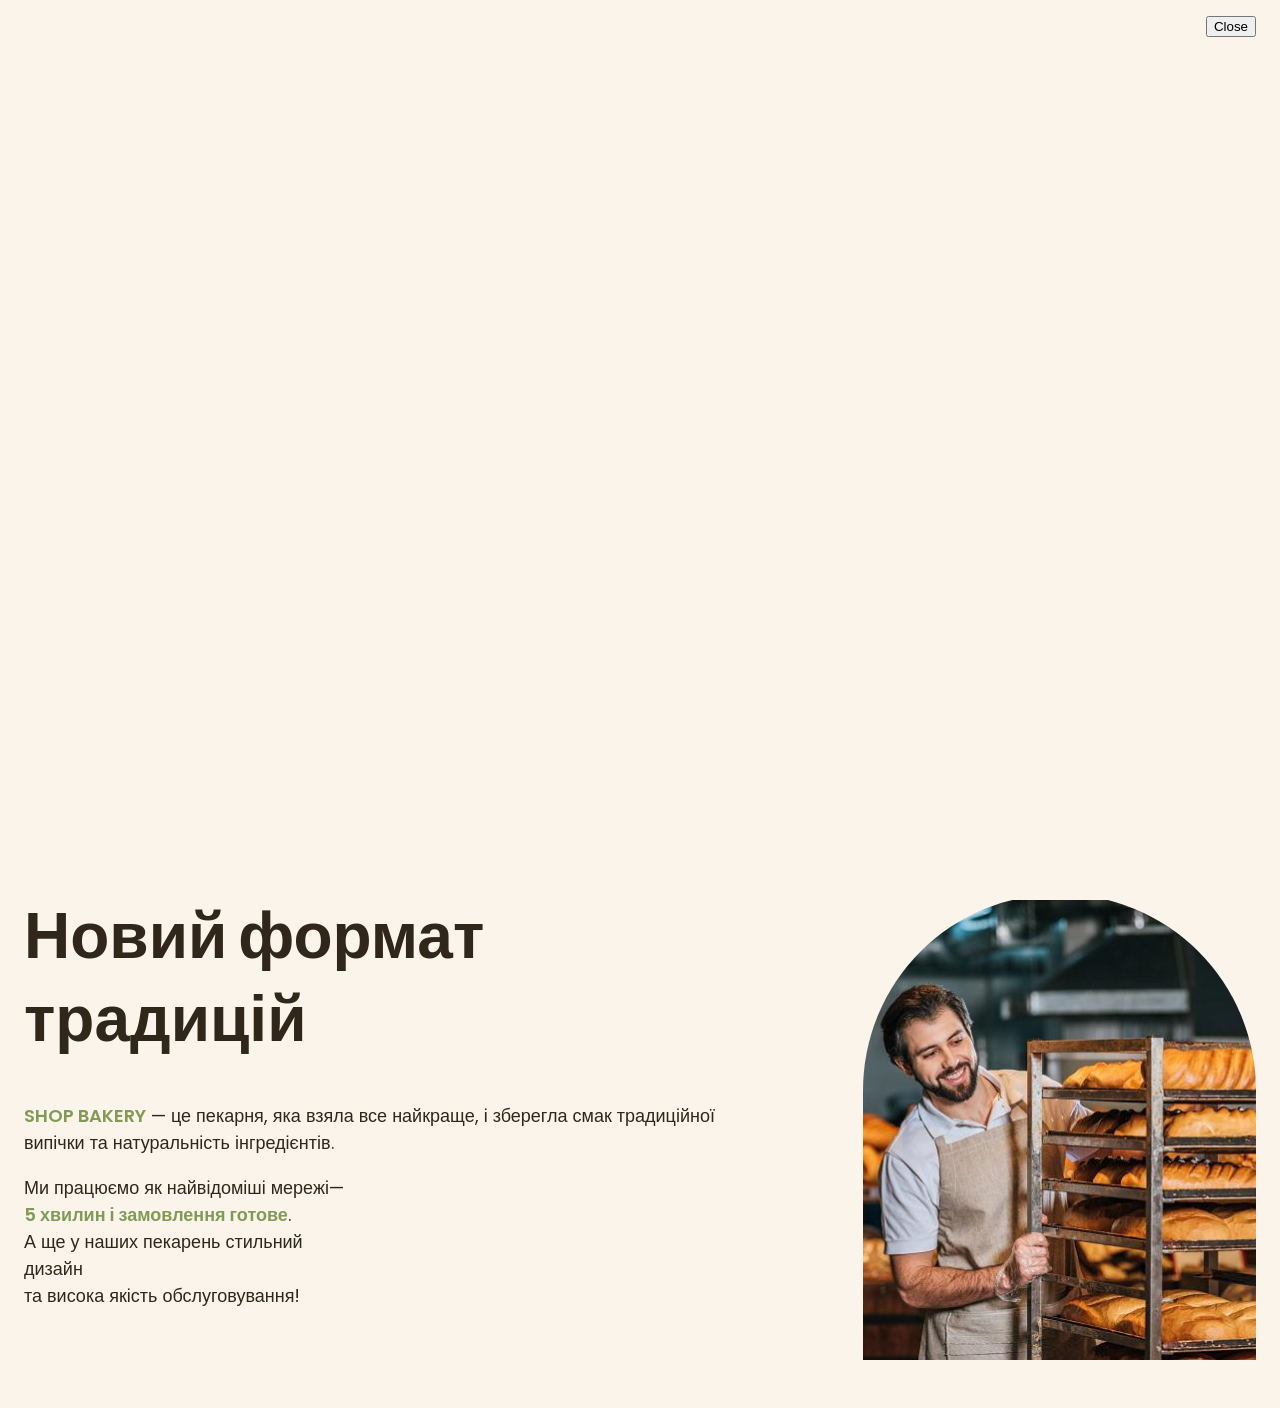
==== commit 59d4b3d9: "initial commit" ====
--- a/index.html
+++ b/index.html
@@ -5,21 +5,18 @@
   <meta charset="UTF-8" />
   <meta name="viewport" content="width=device-width, initial-scale=1.0" />
   <title>Сучасна пекарня</title>
-  <!-- <link rel="preconnect" href="https://fonts.googleapis.com" />
-  <link rel="preconnect" href="https://fonts.gstatic.com" crossorigin />
-  <link href="https://fonts.googleapis.com/css2?family=Poppins:wght@300;400;600;900&display=swap" rel="stylesheet" /> -->
-  <link rel="stylesheet" href="./css/styles.css" />
+  <link rel="stylesheet" href="./css/main.min.css" />
 </head>
 
 <body>
   <header class="header">
     <div class="container">
-      <div class="header-container">
-        <nav class="header-nav">
+      <div class="header__container">
+        <nav class="header__nav">
           <a href="./index.html">
             <img src="./Images/logo.svg" alt="Логотип сучасної пекарні" />
           </a>
-          <ul class="header-menu">
+          <ul class="header__menu">
             <li>
               <a class="link" href="#traditions-section">Наші традиції</a>
             </li>
@@ -32,8 +29,17 @@
             </li>
           </ul>
         </nav>
-        <button class="button modal-btn-open" type="button">Замовити
+        <button class="header__button button modal-btn-open"
+          type="button">Замовити
           дзвінок</button>
+        <button class="header__burger menu-btn-open" type="button"><svg
+            width="24" height="24">
+            <use href="./Images/icons.svg#menu-burger"></use>
+          </svg></button>
+        <div class="mobile-menu is-open">
+          <button class="mobile-menu__btn-close menu-btn-close"
+            type="button">Close</button>
+        </div>
       </div>
     </div>
   </header>
@@ -41,78 +47,95 @@
   <main>
     <section class="hero-section">
       <div class="container">
-        <h1 class="hero-title"><span class="accent">Сучасна</span> пекарня</h1>
+        <h1 class="hero-section__title"><span class="text-brand">Сучасна</span>
+          пекарня</h1>
+        <button class="hero-section__button button modal-btn-open"
+          type="button">Замовити
+          дзвінок</button>
       </div>
     </section>
     <section class="advantages-section">
       <div class="container">
         <h2 class="visually-hidden">Наші переваги</h2>
-        <ul class="advantages-list">
-          <li class="advantages-item">Великий попит на ринку</li>
-          <li class="advantages-item">Доступні за бюджетом формати</li>
-          <li class="advantages-item">Досвідчена управлінська команда</li>
+        <ul class="advantages-section__list">
+          <li class="advantages-section__item">Великий попит на ринку</li>
+          <li class="advantages-section__item">Доступні за бюджетом формати</li>
+          <li class="advantages-section__item">Досвідчена управлінська команда
+          </li>
         </ul>
       </div>
     </section>
-    <section class="section tradition-section" id="tradition-section">
-      <div class="container">
-        <div class="tradition-container">
-          <div class="tradition-content">
-            <h2 class="tradition-title section-title">Новий формат традицій</h2>
-            <p class="traditions-text">
-              <span class="accent">shop bakery</span> — це пекарня, яка взяла
+    <section class="traditions-section section" id="traditions-section">
+      <div class="container">
+        <div class="traditions-section__container">
+          <div class="traditions-section__content">
+            <h2 class="traditions-section__title section__title">Новий формат
+              традицій</h2>
+            <p>
+              <span class="text-brand text-bold text-uppercase">shop
+                bakery</span> —
+              це
+              пекарня, яка взяла
               все найкраще, і зберегла смак традиційної
               випічки та натуральність інгредієнтів.
             </p>
-            <p class="traditions-text">
+            <p
+              class="traditions-section__text traditions-section__text--limited">
               Ми працюємо як найвідоміші мережі— <br>
-              <span class="accent">5 хвилин і замовлення готове</span>. <br>
+              <span class="text-brand text-bold">5 хвилин і замовлення
+                готове</span>.
+              <br>
               А ще у наших пекарень стильний дизайн <br>
               та висока якість обслуговування!
             </p>
           </div>
-          <img src="./Images/baker-man.jpg"
+          <img class="traditions-section__image"
+            srcset="./Images/baker-man.jpg 1x, ./Images/baker-man@2x.jpg 2x"
+            src="./Images/baker-man.jpg"
             alt="Чоловік пекар дивиться на батони" />
         </div>
       </div>
     </section>
-    <section class="section" id="chefs-section">
-      <div class="container">
-        <h2 class="chefs-title section-title centered">
-          Наші найкращі <br> <span>шеф
+    <!--  <section class="chefs-section section" id="chefs-section">
+      <div class="container">
+        <h2
+          class="chefs-section__title section__title section__title--centered">
+          Наші найкращі <br> <span class="text-brand-dark">шеф
             -кухарі</span>
         </h2>
-        <ul class="chefs-list">
-          <li class="chefs_item">
-            <article class="chef-card">
-              <img class="chefs-images" src="./Images/picture-of-nastya.jpg"
+        <ul class="chefs-section__list">
+          <li class="chefs-section__item">
+            <article class="chef-card__card">
+              <img class="chef-card__photo" src="./Images/picture-of-nastya.jpg"
                 alt="Фото Насті" />
               <div>
-                <h3 class="chef-title">Настя</h3>
-                <div>
-                  <p class="chef-text">Привіт, я Настя!</p>
-                  <p class="chef-text">Вже 10 років, я втілюю<br> у життя цікаві
-                    та
-                    смачні ідеї.</p>
-                  <p class="chef-text">Я випічу для вас найсмачніщі вироби!</p>
-                </div>
+                <h3 class="chef-card__title">Настя</h3>
+                <p class="chef-card__text">Привіт, я Настя!</p>
+                <p class="chef-card__text">Вже 10 років, я втілюю<br> у життя
+                  цікаві
+                  та
+                  смачні ідеї.</p>
+                <p class="chef-card__text">Я випічу для вас найсмачніщі
+                  вироби!</p>
               </div>
             </article>
           </li>
-          <li class="chefs_item">
-            <article class="chef-card">
-              <img class="chefs-images" src="./Images/picture-ofvlad.jpg"
+          <li class="chefs-section__item">
+            <article class="chef-card__card">
+              <img class="chef-card__photo" src="./Images/picture-ofvlad.jpg"
                 alt="Фото Влада" />
               <div>
-                <h3 class="chef-title">Влад</h3>
-                <p class="chef-text">Привіт, я Влад!</p>
-                <p class="chef-text">
+                <h3 class="chef-card__title">Влад</h3>
+                <p class="chef-card__text">Привіт, я Влад!</p>
+                <p class="chef-card__text">
                   Мій кодитерський стаж вже 18 років. SHOP BEKERY - це наша
                   любов,
                   з якою ми ділимось кожен раз з Вами
                   через нашу випічку!
                 </p>
-                <p class="chef-text">Я зроблю для вас унікальну начинку на будь
+                <p class="chef-card__text">Я зроблю для вас унікальну начинку
+                  на
+                  будь
                   який смак!</p>
               </div>
             </article>
@@ -120,20 +143,24 @@
         </ul>
       </div>
     </section>
-    <section class="section " id="format-section">
-      <div class="container">
-        <h2 class="formats-title section-title centered">Формати</h2>
-        <div class="formats-container">
+    <section class="formats-section section" id="format-section">
+      <div class="container">
+        <h2
+          class="formats-section__title section__title  section__title--centered">
+          Формати</h2>
+        <div class="formats-section__container">
           <button class="carousel-button" type="button"> <a href="#"> <svg
                 class="carousel-arrow" width="16" height="16">
                 <use href="./Images/icons.svg#icon-arrow"></use>
               </svg></a>
           </button>
-          <ul class="formats-list">
-            <li class="formats-item">
+          <ul class="formats-section__list">
+            <li class="formats-section__item">
               <article class="format-card">
-                <h3 class="format-title" lang="en">Walrus</h3>
-                <div class="format-text">
+                <img class="format-card__image"
+                  src="./Images/walrus-format.jpeg" alt="walrus format">
+                <h3 class="format-card__title" lang="en">Walrus</h3>
+                <div class="format-card__text">
                   <p>Площа: до 120 м2</p>
                   <p>Меню: розширене меню</p>
                   <p>Штат: 2 продавці-касири, 2 пекарі, 2 <br> помічники пекаря,
@@ -143,10 +170,12 @@
                 </div>
               </article>
             </li>
-            <li class="formats-item">
+            <li class="formats-section__item">
               <article class="format-card">
-                <h3 class="format-title" lang="en">Horseshoe</h3>
-                <div class="format-text">
+                <img class="format-card__image" src="./Images/horsehouse.jpeg"
+                  alt="Horseshoe">
+                <h3 class="format-card__title" lang="en">Horseshoe</h3>
+                <div class="format-card__text">
                   <p>Площа: до 25 м2</p>
                   <p>Меню: найпопулярніші позиції меню</p>
                   <p>Штат: 2 продавці-касири, 2 пекарі, 1 помічник пекаря
@@ -155,10 +184,12 @@
                 </div>
               </article>
             </li>
-            <li class="formats-item">
+            <li class="formats-section__item">
               <article class="format-card">
-                <h3 class="format-title" lang="en">Handlebar</h3>
-                <div class="format-text">
+                <img class="format-card__image" src="./Images/handlebar.png"
+                  alt="handlebar">
+                <h3 class="format-card__title" lang="en">Handlebar</h3>
+                <div class="format-card__text">
                   <p>Площа: до 15 м2</p>
                   <p>Меню: найпопулярніші позиції меню</p>
                   <p>Штат: 1 продавець, 1 пекар, 1 помічник пекаря</p>
@@ -177,43 +208,45 @@
     </section>
     <section class="contact-section section" id="contact-section">
       <div class="container">
-        <div class="contact-container">
-          <div class="contact-form">
-            <h2 class="contact-title section-title">Приєднуйся до мережі
+        <div class="contact-section__container">
+          <div class="contact-section__form">
+            <h2 class="contact-section__title section-title">Приєднуйся до
+              мережі
               пекарень
             </h2>
             <p>Заповни форму, щоб ми звʼязались з тобою!</p>
-            <form name="contact-form" autocomplete="off" novalidate>
-              <div class="form-field">
-                <label class="form-label visually-hidden"
+            <form name="contact-form" autocomplete="off">
+              <div class="contact-section__form-field input">
+                <label class="input__label visually-hidden"
                   for="user-name">Ім’я</label>
-                <input class="form-input" type="text" name="user-name"
+                <input class="input__control" type="text" name="user-name"
                   id="user-name" placeholder="Ім’я">
               </div>
 
-              <div class="form-field">
-                <label class="form-label visually-hidden"
+              <div class="contact-section__form-field input">
+                <label class="input__label visually-hidden"
                   for="user-tel">Телефон</label>
-                <input class="form-input" type="text" name="user-tel"
+                <input class="input__control" type="text" name="user-tel"
                   id="user-tel" placeholder="Телефон">
               </div>
 
-              <div class="form-field">
-                <label class="form-label visually-hidden"
+              <div class="contact-section__form-field input">
+                <label class="input__label visually-hidden"
                   for="user-email">Електронна
                   пошта</label>
-                <input class="form-input" type="text" name="user-email"
+                <input class="input__control" type="text" name="user-email"
                   id="user-email" placeholder="Електронна пошта">
               </div>
 
-              <button class="form-button button" type="submit">Замовити
+              <button class="contact-section__button button"
+                type="submit">Замовити
                 дзвінок</button>
               <p class="form-terms">Натискаючи на кнопку я погоджуюсь з <a
-                  class="form-terms-link" href="#">політикою
+                  class="form-terms__link" href="#">політикою
                   конфіденційності</a></p>
             </form>
           </div>
-          <iframe class="contact-map"
+          <iframe class="contact-section__map"
             src="https://www.google.com/maps/embed?pb=!1m18!1m12!1m3!1d10160.475248200797!2d30.48825341723945!3d50.457512189987305!2m3!1f0!2f0!3f0!3m2!1i1024!2i768!4f13.1!3m3!1m2!1s0x40d4ce637bfe1717%3A0x5370c2254ad1b952!2z0YPQuy4g0KHQtdGH0LXQstGL0YUg0KHRgtGA0LXQu9GM0YbQvtCyLCA1NCwg0JrQuNC10LIsINCj0LrRgNCw0LjQvdCwLCAwMjAwMA!5e0!3m2!1sru!2spl!4v1703504469057!5m2!1sru!2spl"
             width="603" height="595" style="border: 0" allowfullscreen=""
             loading="lazy" referrerpolicy="no-referrer-when-downgrade"></iframe>
@@ -280,43 +313,47 @@
       </div>
 
     </div>
-  </footer>
-  <div class="backdrop is-hidden">
-    <div class="modal">
-      <button class="modal-btn-close" type="button">Close</button>
-      <h2>Замовити дзвінок</h2>
-      <p>Залишіть заявку та наш спеціаліст зв'яжеться з Вами!</p>
-      <form name="modal-form" autocomplete="off" novalidate>
-        <div class="form-field">
-          <label class="form-label visually-hidden" for="user-name">Ім’я</label>
-          <input class="form-input" type="text" name="user-name" id="user-name"
-            placeholder="Ім’я">
-        </div>
-
-        <div class="form-field">
-          <label class="form-label visually-hidden"
-            for="user-tel">Телефон</label>
-          <input class="form-input" type="text" name="user-tel" id="user-tel"
-            placeholder="Телефон">
-        </div>
-
-        <div class="form-field">
-          <label class="form-label visually-hidden" for="user-email">Електронна
-            пошта</label>
-          <input class="form-input" type="text" name="user-email"
-            id="user-email" placeholder="Електронна пошта">
-        </div>
-
-        <button class="form-button button" type="submit" disabled>Замовити
-          дзвінок</button>
-        <p class="form-terms">Натискаючи на кнопку я погоджуюсь з <a
-            class="form-terms-link" href="#">політикою
-            конфіденційності</a></p>
-      </form>
+  </footer> -->
+    <div class="backdrop is-hidden">
+      <div class="modal">
+        <button class="modal__btn-close modal-btn-close"
+          type="button">Close</button>
+        <h2>Замовити дзвінок</h2>
+        <p>Залишіть заявку та наш спеціаліст зв'яжеться з Вами!</p>
+        <form name="modal-form" autocomplete="off">
+          <div class="modal__form-field input">
+            <label class="input__label visually-hidden"
+              for="user-name">Ім’я</label>
+            <input class="input__control" type="text" name="user-name"
+              id="user-name" placeholder="Ім’я">
+          </div>
+
+          <div class="modal__form-field input">
+            <label class="input__label visually-hidden"
+              for="user-tel">Телефон</label>
+            <input class="input__control" type="text" name="user-tel"
+              id="user-tel" placeholder="Телефон">
+          </div>
+
+          <div class="modal__form-field input">
+            <label class="input__label visually-hidden"
+              for="user-email">Електронна
+              пошта</label>
+            <input class="input__control" type="text" name="user-email"
+              id="user-email" placeholder="Електронна пошта">
+          </div>
+
+          <button class="modal__button button" type="submit" disabled>Замовити
+            дзвінок</button>
+          <p class="form-terms">Натискаючи на кнопку я погоджуюсь з <a
+              class="form-terms__link" href="#">політикою
+              конфіденційності</a></p>
+        </form>
+      </div>
     </div>
-  </div>
-
-  <script src="./js/modal.js"></script>
+
+    <script src="./js/modal.js"></script>
+    <script src="./js/mobile-menu.js"></script>
 </body>
 
 </html>
--- a/css/main.min.css
+++ b/css/main.min.css
@@ -0,0 +1 @@
+*,*::after,*::before{box-sizing:border-box}body{color:var(--color-primary-dark);font-family:"Poppins",sans-serif;background-color:var(--color-primary-light);font-size:16px;font-weight:300;line-height:1.5;margin:0px}@media screen and (min-width: 768px){body{font-size:18px;font-weight:400}}h1,h2,h3,h4,h5,h6,p{margin-top:0px}a{display:inline-block}span{color:var(--color-brand-dark)}address{font-style:normal}ul{list-style-type:none;margin:0;padding:0}.input{position:relative}.input__label{position:absolute;left:42px;top:16px;color:var(--color-secondary-dark);transition:transform .3s}.input__control{padding:16px 42px;width:100%;font-size:16px;line-height:1.17;border:1px solid var(--color-secondary-dark);border-radius:8px;background-color:rgba(0,0,0,0)}.input__control:focus{border-color:var(--color-brand-normal);outline:none}.input__control::-moz-placeholder{font-size:16px;line-height:1.17;color:var(--color-secondary-dark)}.input__control::placeholder{font-size:16px;line-height:1.17;color:var(--color-secondary-dark)}.input__control:focus::-moz-placeholder{color:var(--color-primary-dark)}.input__control:focus::placeholder{color:var(--color-primary-dark)}.button{display:block;padding:16px 32px;color:var(--color-primary-light);font-weight:600;background-color:var(--color-brand-normal);border:2px solid var(--color-brand-normal);border-radius:8px;cursor:pointer}.button:hover{background-color:rgba(0,0,0,0);color:var(--color-brand-dark)}.link{color:var(--color-primary-light);text-decoration:none;transition:color .3s}.link:hover{color:var(--color-brand-normal)}.carousel-button{display:flex;align-items:center;justify-content:center;cursor:pointer;flex-shrink:0;width:44px;padding:0;height:44px;border-radius:50%;background-color:rgba(0,0,0,0);border:1px solid var(--color-primary-dark)}.carousel-arrow{fill:var(--color-primary-dark)}.carousel-button:hover{background-color:var(--color-primary-dark)}.carousel-button:hover .carousel-arrow{fill:var(--color-brand-light)}.carousel-button.next{transform:rotate(180deg)}.chef-card{display:flex;gap:30px}.chef-card__photo{border-radius:4px 4px 4px 200px;box-shadow:-16px 16px 0 0 #fff,-16px 16px 0 2px var(--color-secondary-dark)}.chef-card__title{margin-bottom:16px;font-size:40px;font-weight:600}.chef-card__text{margin-bottom:24px}.chef-card__text:last-child{margin-bottom:0}.format-card{position:relative;display:flex;flex-direction:column;justify-content:flex-end;height:444px;padding:24px;background-image:linear-gradient(180deg, rgba(49, 38, 26, 0) 55.208%, rgba(49, 38, 26, 0.71) 72.917%, var(--color-primary-dark) 100%);border-radius:16px;transition:transform .3s;overflow:hidden}.format-card__card:hover{transform:scale(1.05)}.format-card__title{color:var(--color-primary-light);font-size:24px;font-weight:600}.format-card__text{color:var(--color-primary-light);font-size:14px;font-weight:300}.format-card__image{position:absolute;top:0;left:0;z-index:-1;width:100%;height:100%}.container{width:100%;max-width:1288px;margin:0 auto;padding:0 24px}.section{padding:20px 0}@media screen and (min-width: 768px){.section{padding:48px 0}}.section__title{font-size:32px;font-weight:900;line-height:1.5}@media screen and (min-width: 768px){.section__title{font-size:64px;line-height:1.3}}.section__title--centered{text-align:center}.header{position:absolute;top:0;left:0;width:100%;padding-top:16px}@media screen and (min-width: 1280px){.header{padding-top:32px}}.header__container{display:flex;align-items:center;gap:40px}.header__nav{display:flex;align-items:center;flex-grow:1;gap:40px}.header__menu{display:none}@media screen and (min-width: 1280px){.header__menu{display:flex;gap:64px;flex-grow:1;justify-content:flex-end}}@media screen and (min-width: 1280px){.header__menu{justify-content:center}}.header__button{display:none}@media screen and (min-width: 1280px){.header__button{display:block}}.header__burger{width:24px;height:24px;padding:0;background-color:rgba(0,0,0,0);border:none;fill:var(--color-primary-light)}@media screen and (min-width: 1280px){.header__burger{display:none}}.hero-section{padding:124px 0px;background-image:linear-gradient(126.97deg, rgba(18, 18, 17, 0.78) 2.45%, rgba(18, 18, 17, 0.6) 59.159%, rgba(18, 18, 17, 0) 91.215%),url(../Images/couple-drinks-coffee.jpeg);background-repeat:no-repeat;background-position:center top;background-size:cover}@media screen and (min-width: 1280px){.hero-section{padding:272px 0}}@media screen and (min-device-pixel-ratio: 2),(min-resolution: 192di),(-webkit-min-device-pixel-ratio: 2),(min-resolution: 2dppx){.hero-section{background-image:linear-gradient(126.97deg, rgba(18, 18, 17, 0.78) 2.45%, rgba(18, 18, 17, 0.6) 59.159%, rgba(18, 18, 17, 0) 91.215%),url(../Images/couple-drinks-coffee@2x.jpg)}}.hero-section__title{margin-bottom:48px;color:var(--color-primary-light);text-align:center;font-size:67px;line-height:1;font-weight:900}@media screen and (min-width: 1280px){.hero-section__title{margin-bottom:0px;font-size:128px;line-height:1.5}}.hero-section__button{margin:0 auto}@media screen and (min-width: 1280px){.hero-section__button{display:none}}.mobile-menu{position:fixed;top:0;left:0;width:100%;height:100%;background-color:var(--color-primary-light);transform:translateX(100%);transition:transform .3s}.mobile-menu.is-open{transform:translateX(0)}.mobile-menu__btn-close{position:absolute;top:16px;right:24px}.chefs-section__title{position:relative;margin:0 auto 80px}.chefs-section__title__::after,.chefs-section__title__::before{content:"";position:absolute;bottom:24px;width:352px;border:2px solid var(--color-brand-light)}.chefs-section__title__::before{left:0px}.chefs-section__title__::after{right:0px}.chefs-section__list{display:flex;gap:40px 30px;flex-wrap:wrap}.chefs-section__item{flex-basis:calc((100% - 30px)/2)}.advantages-section{padding:16px 0}@media screen and (min-width: 768px){.advantages-section{background-color:var(--color-brand-normal)}}.advantages-section__list{display:flex;flex-direction:column;gap:16px;padding:24px 40px;background-color:var(--color-brand-light);border-radius:24px}@media screen and (min-width: 768px){.advantages-section__list{flex-direction:row;justify-content:space-between;gap:40px;background-color:rgba(0,0,0,0);border-radius:0;padding:0}}.advantages-section__item{font-size:14px;font-weight:300}@media screen and (min-width: 768px){.advantages-section__item{color:var(--color-primary-light);font-size:20px}}.traditions-section{padding-top:40px}@media screen and (min-width: 768px){.traditions-section{padding-top:96px}}.traditions-section__container{display:flex;align-items:flex-start;justify-content:space-between;gap:40px}.traditions-section__content{max-width:710px}.traditions-section__title{margin-bottom:42px}.traditions-section__text--limited{max-width:340px}.traditions-section__image{display:none;border-radius:400px 400px 0px 0px}@media screen and (min-width: 768px){.traditions-section__image{display:block}}.formats-section__container{display:flex;align-items:center;gap:32px}.formats-section__title{margin-bottom:80px}.formats-section__list{display:flex;flex-wrap:wrap;gap:20px}.formats-section__item{flex-basis:calc((100% - 40px)/3)}.contact-section{padding-bottom:96px}.contact-section__container{display:flex;gap:32px}.contact-section__title{margin-bottom:16px}.contact-section__form-field{margin-bottom:24px}.contact-section__button{display:block;margin:0 auto 16px}.contact-section__map{flex-shrink:0;border:none;border-radius:16px}.footer{padding:32px 0;position:relative;background-image:url(../Images/footer-black.png);background-color:var(--color-primary-dark);background-repeat:no-repeat;background-size:cover;background-position:center}.footer::before,.footer::after{content:"";background-repeat:no-repeat;position:absolute;bottom:0}.footer::before{width:180px;height:120px;left:0;background-image:url(../Images/decor-bread-small.png)}.footer::after{width:380px;right:0;height:190px;background-image:url(../Images/decor-bread-large.png)}.footer-container{display:flex;gap:20px}.footer-nav,.footer-address{display:flex;flex-basis:50%;flex-grow:1;gap:20px}.footer-logo,.footer-menu{flex-grow:1}.address-list,.address-info{flex-grow:1}.address-link{color:var(--color-primary-light);font-size:16px;font-weight:300;text-decoration:none}.address-link:hover{color:var(--color-brand-normal)}.address-icon{fill:var(--color-primary-light)}.address-icon:hover{fill:var(--color-brand-normal)}.address-copyright{font-size:14px}.backdrop{position:fixed;top:0;left:0;right:0;bottom:0;display:flex;align-items:center;justify-content:center;background-color:rgba(0,0,0,.5);padding:20px 0px;transition:opacity .3s,visibility .3s}.backdrop.is-hidden{opacity:0;visibility:hidden;pointer-events:none}.modal{position:relative;width:100%;max-width:880px;height:100%;max-height:880px;padding:128px;background-color:var(--color-primary-light);border-radius:32px;overflow-y:auto}.modal__btn-close{position:absolute;top:40px;right:40px}.modal__form-field{margin-bottom:32px}.modal__button{margin:0 auto 24px}.form-terms{margin:0 auto;max-width:220px;font-size:12px;line-height:1.5;font-weight:500;text-align:center}.form-terms__link{color:var(--color-primary-dark);text-underline-offset:2px}.text-brand{color:var(--color-brand-normal)}.text-brand-dark{color:var(--color-brand-dark)}.text-bold{font-weight:600}.text-uppercase{text-transform:uppercase}@font-face{font-display:swap;font-family:"Poppins";font-style:normal;font-weight:300;src:url("/fonts/poppins-v20-latin-300.woff2") format("woff2")}@font-face{font-display:swap;font-family:"Poppins";font-style:normal;font-weight:400;src:url("/fonts/poppins-v20-latin-regular.woff2") format("woff2")}@font-face{font-display:swap;font-family:"Poppins";font-style:normal;font-weight:600;src:url("/fonts/poppins-v20-latin-600.woff2") format("woff2")}@font-face{font-display:swap;font-family:"Poppins";font-style:normal;font-weight:900;src:url("/fonts/poppins-v20-latin-900.woff2") format("woff2")}:root{--color-brand-normal: #819b57;--color-primary-dark: #31261a;--color-primary-light: #faf4ea;--color-brand-dark: #465929;--color-brand-light: #cfcfbc;--color-secondary-dark: #a28268}.visually-hidden{position:absolute;left:-10000px;top:auto;width:1px;height:1px;overflow:hidden}/*# sourceMappingURL=main.min.css.map */
